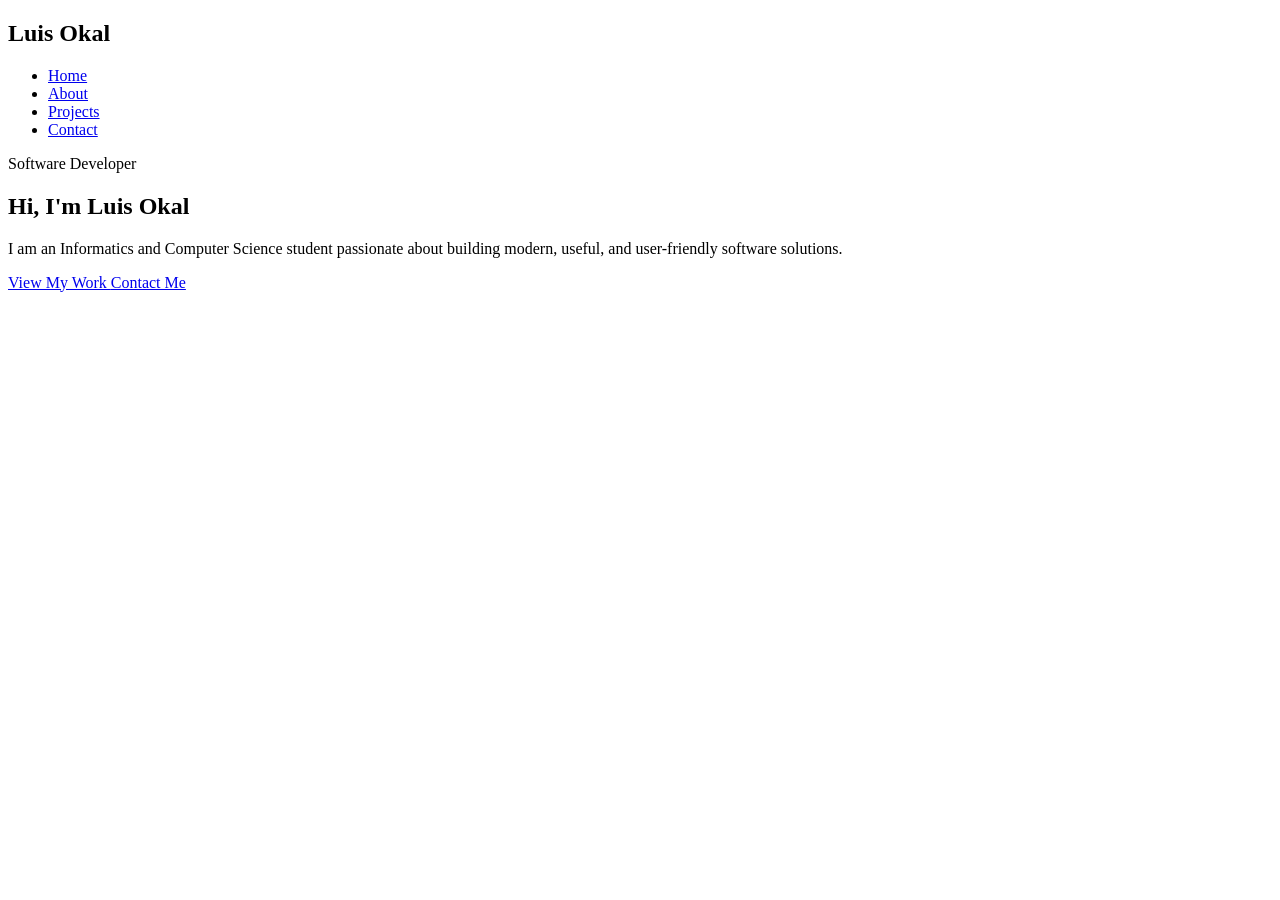
==== index.htm @ 31f6620a "feat: add navigation and hero" ====
<!DOCTYPE html>
<html lang="en">

<head>
    <meta charset="UTF-8">

    <meta name="viewport"
          content="width=device-width, initial-scale=1.0">

    <title>Luis Okal | Developer Portfolio</title>

    <link rel="stylesheet" href="style.css">
</head>

<body>

    <!-- Navigation -->
    <nav>
        <h2>Luis Okal</h2>

        <ul>
            <li><a href="#home">Home</a></li>
            <li><a href="#about">About</a></li>
            <li><a href="#projects">Projects</a></li>
            <li><a href="#contact">Contact</a></li>
        </ul>
    </nav>


    <!-- Hero Section -->
    <main id="home">

        <section class="hero">

            <p class="developer-title">
                Software Developer
            </p>

            <h1>
                Hi, I'm Luis Okal
            </h1>

            <p class="introduction">
                I am an Informatics and Computer Science student
                passionate about building modern, useful, and
                user-friendly software solutions.
            </p>


            <!-- Buttons -->
            <div class="hero-buttons">

                <a href="#projects" class="btn primary-btn">
                    View My Work
                </a>

                <a href="#contact" class="btn secondary-btn">
                    Contact Me
                </a>

            </div>

        </section>

    </main>


    <script src="script.js"></script>

</body>

</html>
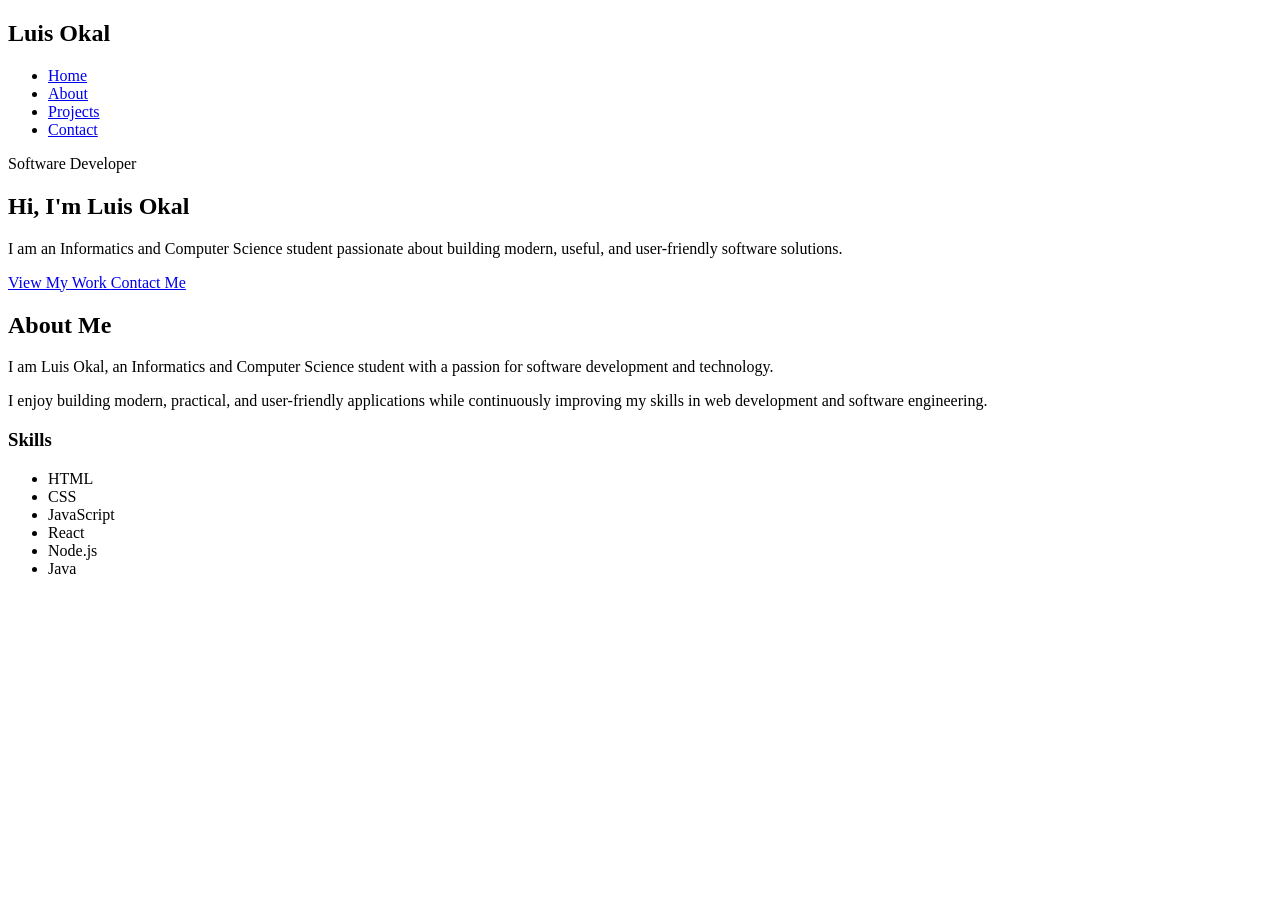
==== commit caeef8d0: "feat: add about section" ====
--- a/index.htm
+++ b/index.htm
@@ -46,8 +46,6 @@
                 user-friendly software solutions.
             </p>
 
-
-            <!-- Buttons -->
             <div class="hero-buttons">
 
                 <a href="#projects" class="btn primary-btn">
@@ -65,6 +63,40 @@
     </main>
 
 
+    <!-- About Section -->
+    <section id="about" class="about">
+
+        <h2>About Me</h2>
+
+        <p>
+            I am Luis Okal, an Informatics and Computer Science student
+            with a passion for software development and technology.
+        </p>
+
+        <p>
+            I enjoy building modern, practical, and user-friendly
+            applications while continuously improving my skills in
+            web development and software engineering.
+        </p>
+
+        <div class="about-skills">
+
+            <h3>Skills</h3>
+
+            <ul>
+                <li>HTML</li>
+                <li>CSS</li>
+                <li>JavaScript</li>
+                <li>React</li>
+                <li>Node.js</li>
+                <li>Java</li>
+            </ul>
+
+        </div>
+
+    </section>
+
+
     <script src="script.js"></script>
 
 </body>
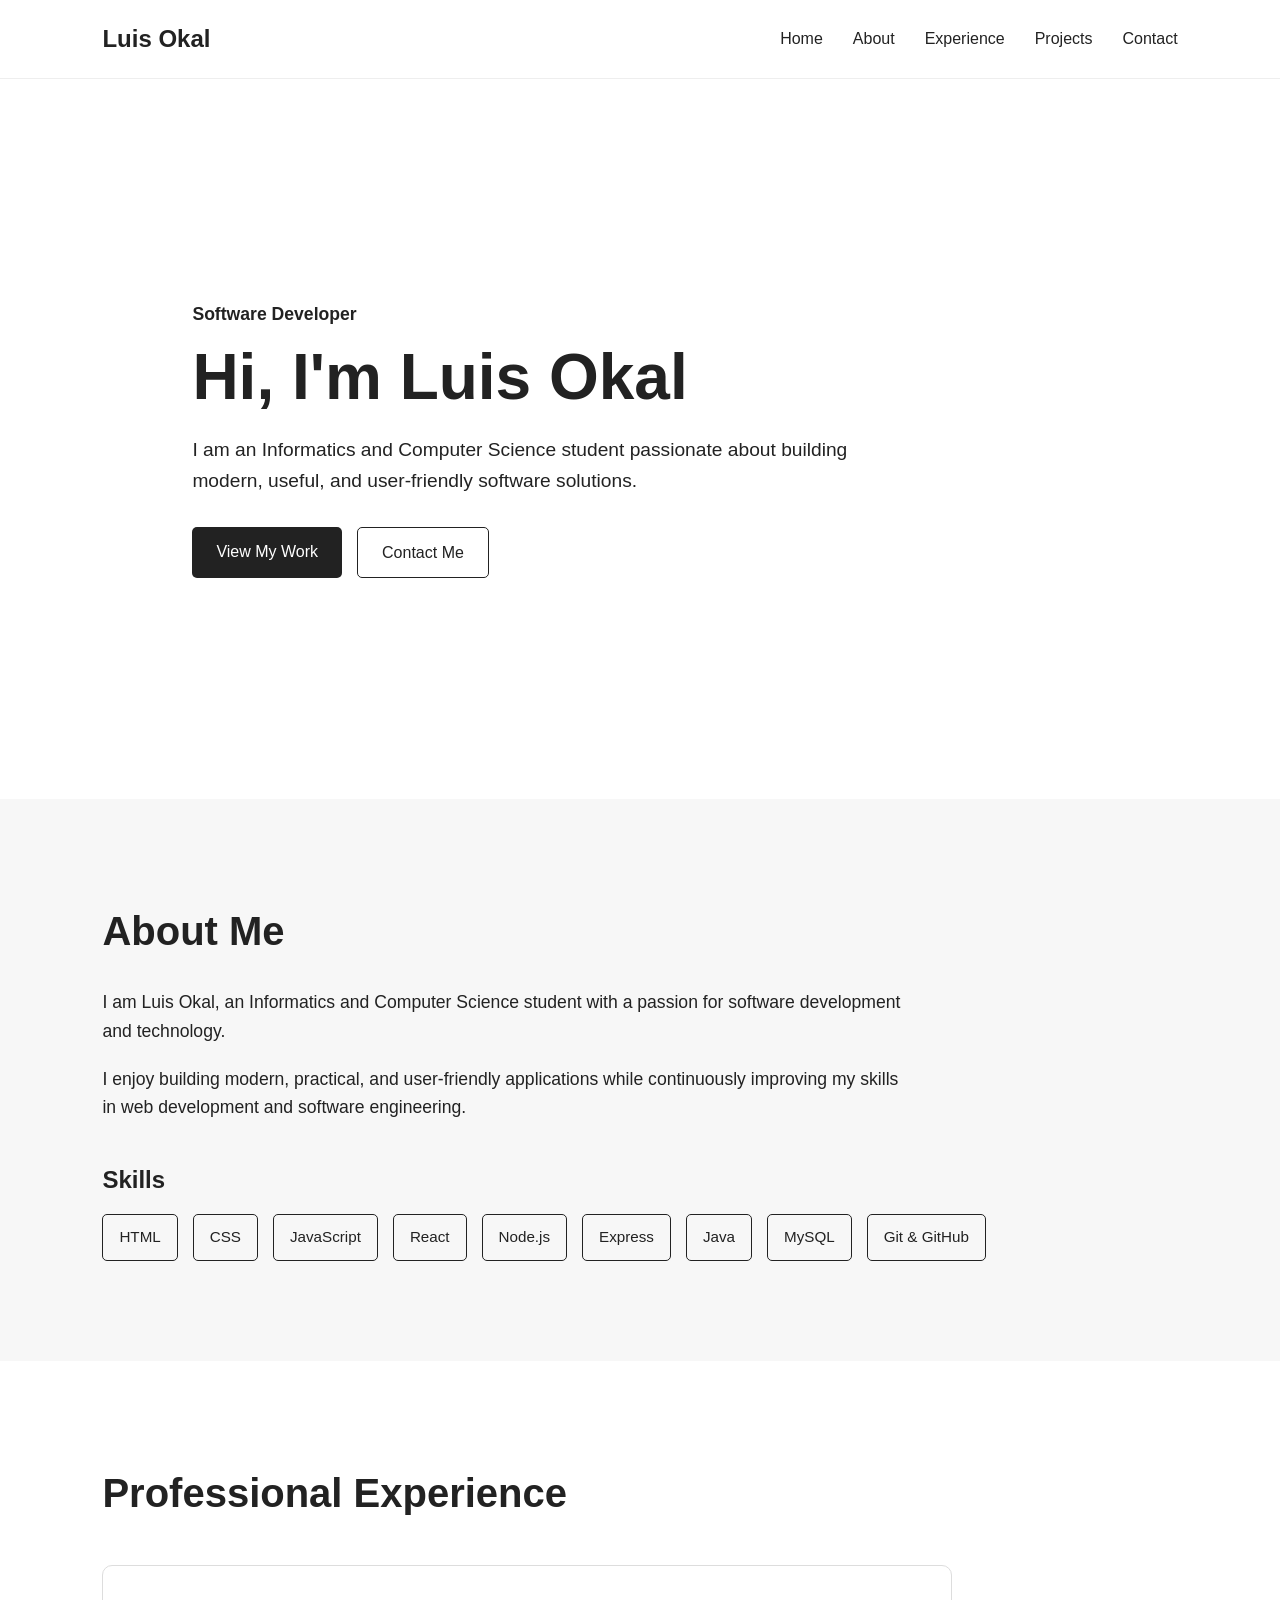
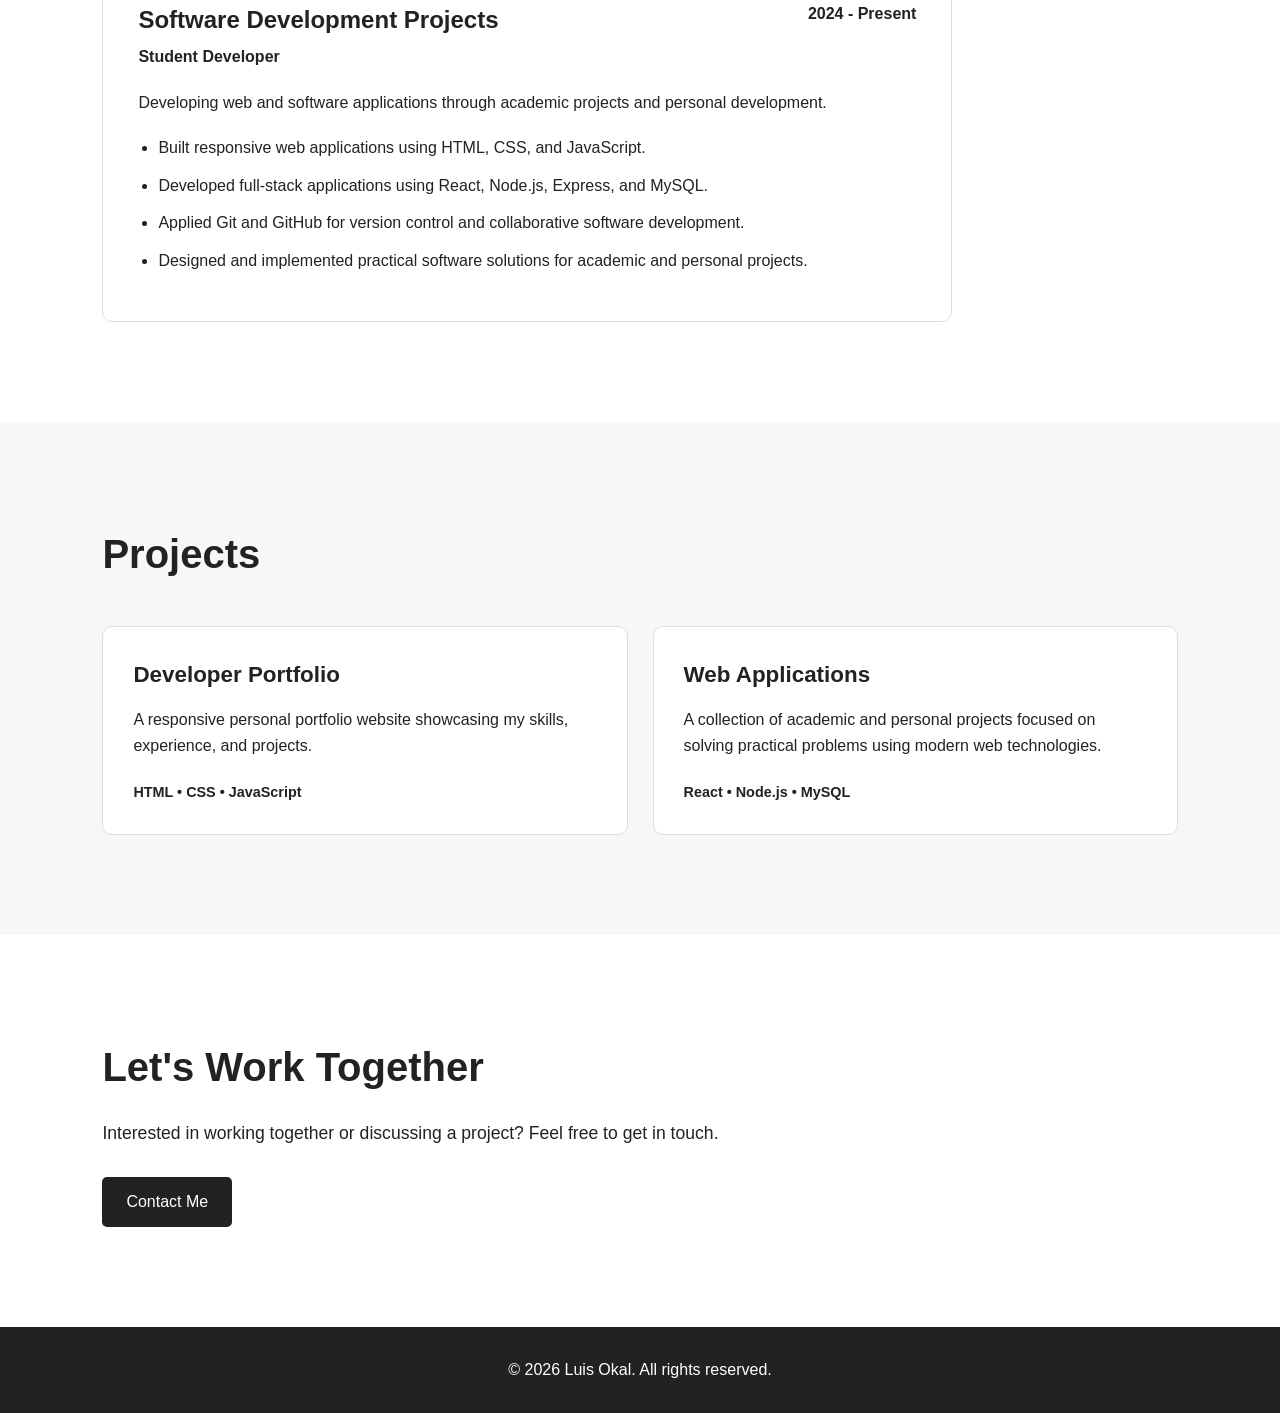
==== commit 9833379d: "feat: add experience section" ====
--- a/index.htm
+++ b/index.htm
@@ -16,11 +16,12 @@
 
     <!-- Navigation -->
     <nav>
-        <h2>Luis Okal</h2>
+        <h2 class="logo">Luis Okal</h2>
 
         <ul>
             <li><a href="#home">Home</a></li>
             <li><a href="#about">About</a></li>
+            <li><a href="#experience">Experience</a></li>
             <li><a href="#projects">Projects</a></li>
             <li><a href="#contact">Contact</a></li>
         </ul>
@@ -66,35 +67,186 @@
     <!-- About Section -->
     <section id="about" class="about">
 
-        <h2>About Me</h2>
+        <div class="section-container">
+
+            <h2>About Me</h2>
+
+            <p>
+                I am Luis Okal, an Informatics and Computer Science
+                student with a passion for software development and
+                technology.
+            </p>
+
+            <p>
+                I enjoy building modern, practical, and user-friendly
+                applications while continuously improving my skills in
+                web development and software engineering.
+            </p>
+
+
+            <!-- Skills -->
+            <div class="about-skills">
+
+                <h3>Skills</h3>
+
+                <ul>
+                    <li>HTML</li>
+                    <li>CSS</li>
+                    <li>JavaScript</li>
+                    <li>React</li>
+                    <li>Node.js</li>
+                    <li>Express</li>
+                    <li>Java</li>
+                    <li>MySQL</li>
+                    <li>Git & GitHub</li>
+                </ul>
+
+            </div>
+
+        </div>
+
+    </section>
+
+
+    <!-- Professional Experience Section -->
+    <section id="experience" class="experience">
+
+        <div class="section-container">
+
+            <h2>Professional Experience</h2>
+
+            <div class="experience-item">
+
+                <div class="experience-header">
+
+                    <div>
+                        <h3>Software Development Projects</h3>
+
+                        <p class="experience-role">
+                            Student Developer
+                        </p>
+                    </div>
+
+                    <span class="experience-date">
+                        2024 - Present
+                    </span>
+
+                </div>
+
+
+                <p>
+                    Developing web and software applications through
+                    academic projects and personal development.
+                </p>
+
+
+                <ul>
+                    <li>
+                        Built responsive web applications using HTML,
+                        CSS, and JavaScript.
+                    </li>
+
+                    <li>
+                        Developed full-stack applications using React,
+                        Node.js, Express, and MySQL.
+                    </li>
+
+                    <li>
+                        Applied Git and GitHub for version control and
+                        collaborative software development.
+                    </li>
+
+                    <li>
+                        Designed and implemented practical software
+                        solutions for academic and personal projects.
+                    </li>
+                </ul>
+
+            </div>
+
+        </div>
+
+    </section>
+
+
+    <!-- Projects Section -->
+    <section id="projects" class="projects">
+
+        <div class="section-container">
+
+            <h2>Projects</h2>
+
+            <div class="project-grid">
+
+                <article class="project-card">
+
+                    <h3>Developer Portfolio</h3>
+
+                    <p>
+                        A responsive personal portfolio website
+                        showcasing my skills, experience, and projects.
+                    </p>
+
+                    <span>
+                        HTML • CSS • JavaScript
+                    </span>
+
+                </article>
+
+
+                <article class="project-card">
+
+                    <h3>Web Applications</h3>
+
+                    <p>
+                        A collection of academic and personal projects
+                        focused on solving practical problems using
+                        modern web technologies.
+                    </p>
+
+                    <span>
+                        React • Node.js • MySQL
+                    </span>
+
+                </article>
+
+            </div>
+
+        </div>
+
+    </section>
+
+
+    <!-- Contact Section -->
+    <section id="contact" class="contact">
+
+        <div class="section-container">
+
+            <h2>Let's Work Together</h2>
+
+            <p>
+                Interested in working together or discussing a project?
+                Feel free to get in touch.
+            </p>
+
+            <a href="mailto:your-email@example.com"
+               class="btn primary-btn">
+                Contact Me
+            </a>
+
+        </div>
+
+    </section>
+
+
+    <!-- Footer -->
+    <footer>
 
         <p>
-            I am Luis Okal, an Informatics and Computer Science student
-            with a passion for software development and technology.
+            © 2026 Luis Okal. All rights reserved.
         </p>
 
-        <p>
-            I enjoy building modern, practical, and user-friendly
-            applications while continuously improving my skills in
-            web development and software engineering.
-        </p>
-
-        <div class="about-skills">
-
-            <h3>Skills</h3>
-
-            <ul>
-                <li>HTML</li>
-                <li>CSS</li>
-                <li>JavaScript</li>
-                <li>React</li>
-                <li>Node.js</li>
-                <li>Java</li>
-            </ul>
-
-        </div>
-
-    </section>
+    </footer>
 
 
     <script src="script.js"></script>
--- a/style.css
+++ b/style.css
@@ -0,0 +1,509 @@
+/* =========================
+   General Styles
+========================= */
+
+* {
+    margin: 0;
+    padding: 0;
+    box-sizing: border-box;
+}
+
+html {
+    scroll-behavior: smooth;
+}
+
+body {
+    font-family: Arial, Helvetica, sans-serif;
+    line-height: 1.6;
+    color: #222;
+    background-color: #ffffff;
+}
+
+.section-container {
+    max-width: 1100px;
+    margin: 0 auto;
+}
+
+
+/* =========================
+   Navigation
+========================= */
+
+nav {
+    display: flex;
+    justify-content: space-between;
+    align-items: center;
+
+    padding: 20px 8%;
+    border-bottom: 1px solid #eeeeee;
+}
+
+.logo {
+    font-size: 1.5rem;
+}
+
+nav ul {
+    display: flex;
+    align-items: center;
+    list-style: none;
+    gap: 30px;
+}
+
+nav a {
+    color: #222;
+    text-decoration: none;
+    font-size: 1rem;
+    transition: 0.3s;
+}
+
+nav a:hover {
+    opacity: 0.6;
+}
+
+
+/* =========================
+   Hero Section
+========================= */
+
+.hero {
+    min-height: 80vh;
+
+    display: flex;
+    flex-direction: column;
+    justify-content: center;
+
+    max-width: 1100px;
+    margin: 0 auto;
+
+    padding: 80px 8%;
+}
+
+.developer-title {
+    font-size: 1.1rem;
+    font-weight: bold;
+    margin-bottom: 10px;
+}
+
+.hero h1 {
+    font-size: 4rem;
+    line-height: 1.2;
+    margin-bottom: 20px;
+}
+
+.introduction {
+    max-width: 700px;
+    font-size: 1.2rem;
+}
+
+
+/* =========================
+   Buttons
+========================= */
+
+.hero-buttons {
+    display: flex;
+    gap: 15px;
+    margin-top: 30px;
+}
+
+.btn {
+    display: inline-block;
+
+    padding: 12px 24px;
+
+    text-decoration: none;
+    border-radius: 5px;
+
+    font-size: 1rem;
+
+    transition: 0.3s;
+}
+
+.primary-btn {
+    background-color: #222;
+    color: white;
+}
+
+.primary-btn:hover {
+    background-color: #444;
+}
+
+.secondary-btn {
+    border: 1px solid #222;
+    color: #222;
+}
+
+.secondary-btn:hover {
+    background-color: #222;
+    color: white;
+}
+
+
+/* =========================
+   About Section
+========================= */
+
+.about {
+    padding: 100px 8%;
+    background-color: #f7f7f7;
+}
+
+.about h2 {
+    font-size: 2.5rem;
+    margin-bottom: 25px;
+}
+
+.about p {
+    max-width: 800px;
+    font-size: 1.1rem;
+    margin-bottom: 20px;
+}
+
+
+/* =========================
+   Skills
+========================= */
+
+.about-skills {
+    margin-top: 40px;
+}
+
+.about-skills h3 {
+    font-size: 1.5rem;
+    margin-bottom: 15px;
+}
+
+.about-skills ul {
+    display: flex;
+    flex-wrap: wrap;
+
+    list-style: none;
+    gap: 15px;
+}
+
+.about-skills li {
+    padding: 10px 16px;
+
+    border: 1px solid #222;
+    border-radius: 5px;
+
+    font-size: 0.95rem;
+}
+
+
+/* =========================
+   Professional Experience
+========================= */
+
+.experience {
+    padding: 100px 8%;
+}
+
+.experience h2 {
+    font-size: 2.5rem;
+    margin-bottom: 40px;
+}
+
+.experience-item {
+    max-width: 850px;
+
+    padding: 35px;
+
+    border: 1px solid #dddddd;
+    border-radius: 10px;
+}
+
+.experience-header {
+    display: flex;
+    justify-content: space-between;
+
+    gap: 30px;
+
+    margin-bottom: 20px;
+}
+
+.experience-header h3 {
+    font-size: 1.5rem;
+}
+
+.experience-role {
+    font-weight: bold;
+    margin-top: 5px;
+}
+
+.experience-date {
+    white-space: nowrap;
+    font-weight: bold;
+}
+
+.experience-item ul {
+    margin-top: 20px;
+    padding-left: 20px;
+}
+
+.experience-item li {
+    margin-bottom: 12px;
+}
+
+
+/* =========================
+   Projects
+========================= */
+
+.projects {
+    padding: 100px 8%;
+    background-color: #f7f7f7;
+}
+
+.projects h2 {
+    font-size: 2.5rem;
+    margin-bottom: 40px;
+}
+
+.project-grid {
+    display: grid;
+
+    grid-template-columns: repeat(2, 1fr);
+
+    gap: 25px;
+}
+
+.project-card {
+    padding: 30px;
+
+    background-color: white;
+
+    border: 1px solid #dddddd;
+    border-radius: 10px;
+}
+
+.project-card h3 {
+    font-size: 1.4rem;
+    margin-bottom: 15px;
+}
+
+.project-card p {
+    margin-bottom: 20px;
+}
+
+.project-card span {
+    font-size: 0.9rem;
+    font-weight: bold;
+}
+
+
+/* =========================
+   Contact
+========================= */
+
+.contact {
+    padding: 100px 8%;
+}
+
+.contact h2 {
+    font-size: 2.5rem;
+    margin-bottom: 20px;
+}
+
+.contact p {
+    max-width: 650px;
+
+    font-size: 1.1rem;
+    margin-bottom: 30px;
+}
+
+
+/* =========================
+   Footer
+========================= */
+
+footer {
+    padding: 30px 8%;
+
+    text-align: center;
+
+    background-color: #222;
+    color: white;
+}
+
+
+/* =========================
+   Tablet and Mobile
+========================= */
+
+@media (max-width: 768px) {
+
+    /* Navigation */
+
+    nav {
+        flex-direction: column;
+        gap: 15px;
+
+        text-align: center;
+    }
+
+    nav ul {
+        flex-wrap: wrap;
+        justify-content: center;
+
+        gap: 15px;
+    }
+
+
+    /* Hero */
+
+    .hero {
+        min-height: 70vh;
+        padding: 70px 8%;
+    }
+
+    .hero h1 {
+        font-size: 2.8rem;
+    }
+
+    .introduction {
+        font-size: 1.1rem;
+    }
+
+
+    /* Buttons */
+
+    .hero-buttons {
+        flex-direction: column;
+        width: 100%;
+    }
+
+    .btn {
+        width: 100%;
+        text-align: center;
+    }
+
+
+    /* Sections */
+
+    .about,
+    .experience,
+    .projects,
+    .contact {
+        padding: 70px 8%;
+    }
+
+    .about h2,
+    .experience h2,
+    .projects h2,
+    .contact h2 {
+        font-size: 2rem;
+    }
+
+
+    /* Experience */
+
+    .experience-header {
+        flex-direction: column;
+        gap: 8px;
+    }
+
+
+    /* Projects */
+
+    .project-grid {
+        grid-template-columns: 1fr;
+    }
+
+}
+
+
+/* =========================
+   Small Mobile Screens
+========================= */
+
+@media (max-width: 480px) {
+
+    nav {
+        padding: 15px 6%;
+    }
+
+    .logo {
+        font-size: 1.3rem;
+    }
+
+    nav ul {
+        gap: 10px;
+    }
+
+    nav a {
+        font-size: 0.9rem;
+    }
+
+
+    /* Hero */
+
+    .hero {
+        min-height: 65vh;
+        padding: 60px 6%;
+    }
+
+    .hero h1 {
+        font-size: 2.2rem;
+    }
+
+    .developer-title {
+        font-size: 1rem;
+    }
+
+    .introduction {
+        font-size: 1rem;
+    }
+
+
+    /* Sections */
+
+    .about,
+    .experience,
+    .projects,
+    .contact {
+        padding: 60px 6%;
+    }
+
+    .about h2,
+    .experience h2,
+    .projects h2,
+    .contact h2 {
+        font-size: 1.8rem;
+    }
+
+
+    /* Skills */
+
+    .about-skills li {
+        padding: 8px 12px;
+        font-size: 0.9rem;
+    }
+
+
+    /* Experience */
+
+    .experience-item {
+        padding: 20px;
+    }
+
+    .experience-header h3 {
+        font-size: 1.3rem;
+    }
+
+
+    /* Projects */
+
+    .project-card {
+        padding: 20px;
+    }
+
+
+    /* Footer */
+
+    footer {
+        padding: 25px 6%;
+        font-size: 0.9rem;
+    }
+
+}
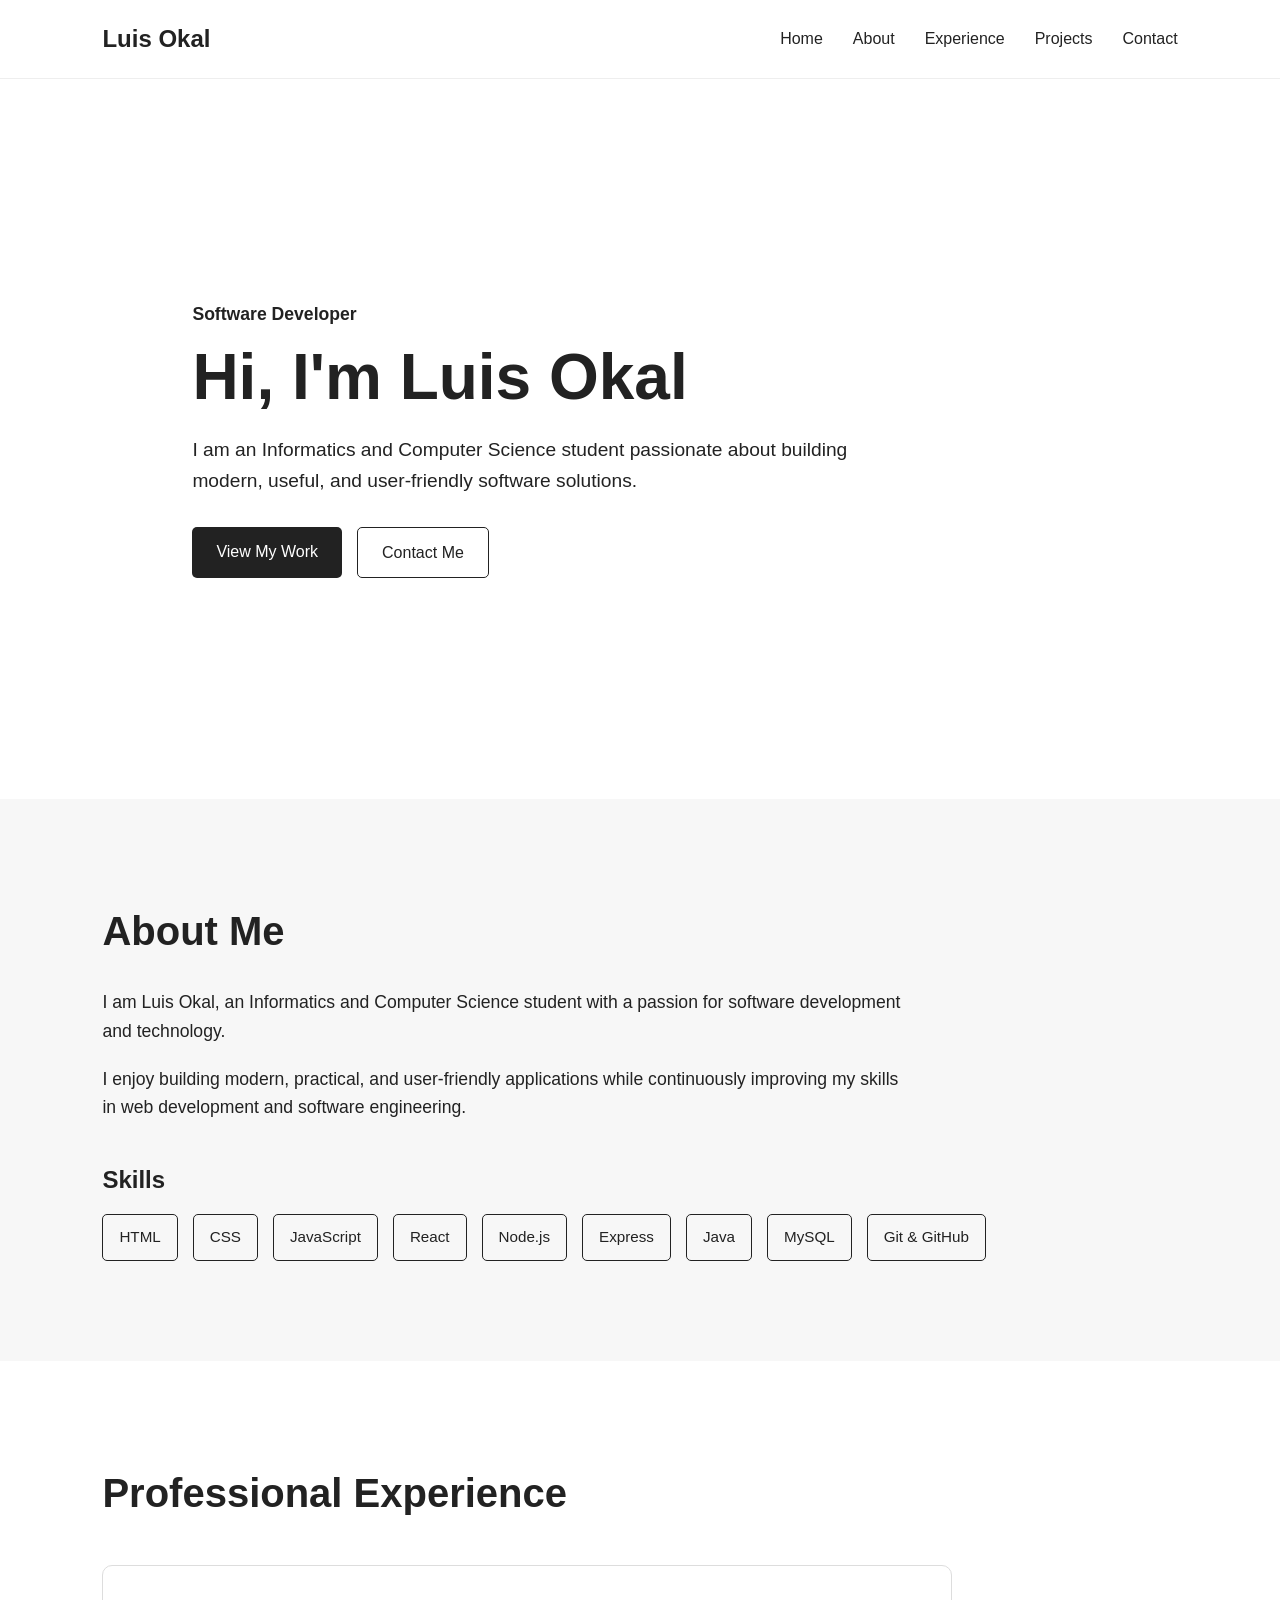
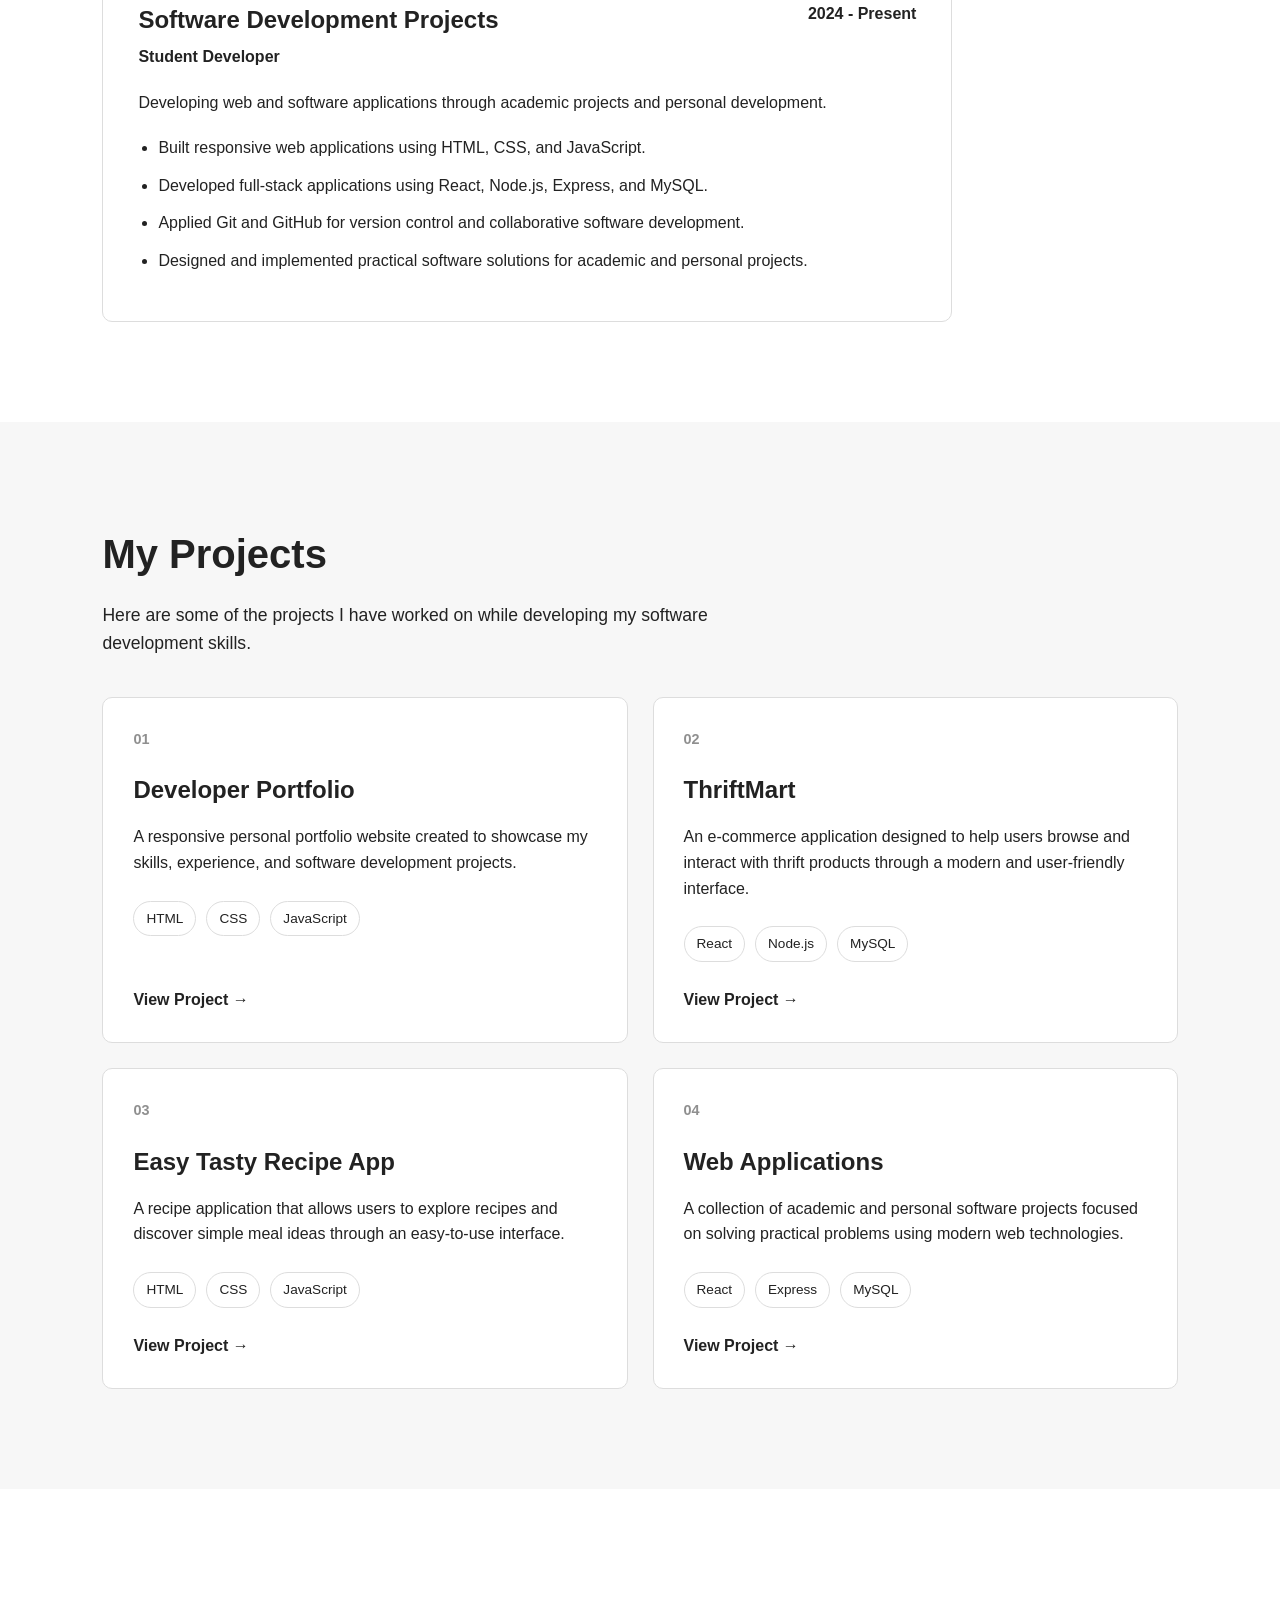
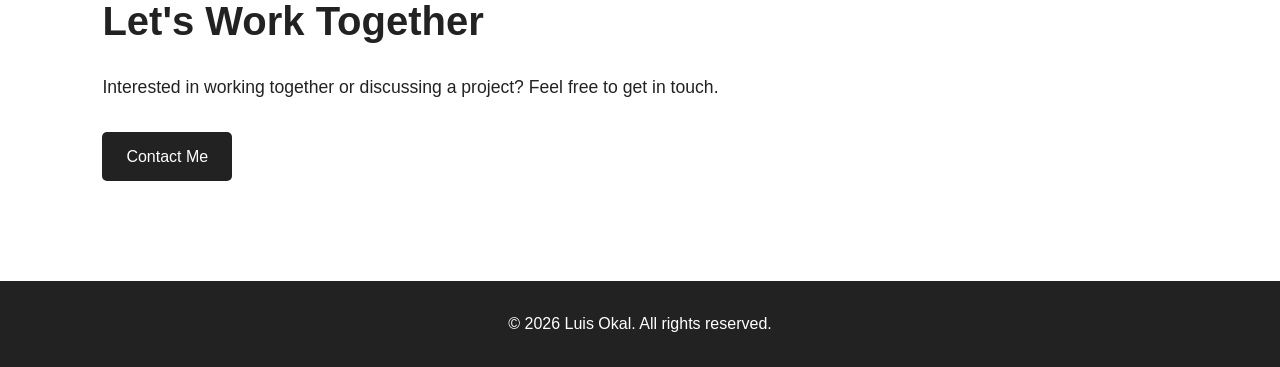
==== commit 63aa5afc: "feat: add projects showcase" ====
--- a/index.htm
+++ b/index.htm
@@ -120,11 +120,13 @@
                 <div class="experience-header">
 
                     <div>
+
                         <h3>Software Development Projects</h3>
 
                         <p class="experience-role">
                             Student Developer
                         </p>
+
                     </div>
 
                     <span class="experience-date">
@@ -141,6 +143,7 @@
 
 
                 <ul>
+
                     <li>
                         Built responsive web applications using HTML,
                         CSS, and JavaScript.
@@ -160,6 +163,7 @@
                         Designed and implemented practical software
                         solutions for academic and personal projects.
                     </li>
+
                 </ul>
 
             </div>
@@ -174,41 +178,137 @@
 
         <div class="section-container">
 
-            <h2>Projects</h2>
-
+            <h2>My Projects</h2>
+
+            <p class="section-introduction">
+                Here are some of the projects I have worked on while
+                developing my software development skills.
+            </p>
+
+
+            <!-- Project Cards -->
             <div class="project-grid">
 
+
+                <!-- Project 1 -->
                 <article class="project-card">
 
+                    <div class="project-number">
+                        01
+                    </div>
+
                     <h3>Developer Portfolio</h3>
 
                     <p>
-                        A responsive personal portfolio website
-                        showcasing my skills, experience, and projects.
+                        A responsive personal portfolio website created
+                        to showcase my skills, experience, and software
+                        development projects.
                     </p>
 
-                    <span>
-                        HTML • CSS • JavaScript
-                    </span>
+                    <div class="project-technologies">
+
+                        <span>HTML</span>
+                        <span>CSS</span>
+                        <span>JavaScript</span>
+
+                    </div>
+
+                    <a href="#" class="project-link">
+                        View Project →
+                    </a>
 
                 </article>
 
 
+                <!-- Project 2 -->
                 <article class="project-card">
 
+                    <div class="project-number">
+                        02
+                    </div>
+
+                    <h3>ThriftMart</h3>
+
+                    <p>
+                        An e-commerce application designed to help users
+                        browse and interact with thrift products through
+                        a modern and user-friendly interface.
+                    </p>
+
+                    <div class="project-technologies">
+
+                        <span>React</span>
+                        <span>Node.js</span>
+                        <span>MySQL</span>
+
+                    </div>
+
+                    <a href="#" class="project-link">
+                        View Project →
+                    </a>
+
+                </article>
+
+
+                <!-- Project 3 -->
+                <article class="project-card">
+
+                    <div class="project-number">
+                        03
+                    </div>
+
+                    <h3>Easy Tasty Recipe App</h3>
+
+                    <p>
+                        A recipe application that allows users to explore
+                        recipes and discover simple meal ideas through
+                        an easy-to-use interface.
+                    </p>
+
+                    <div class="project-technologies">
+
+                        <span>HTML</span>
+                        <span>CSS</span>
+                        <span>JavaScript</span>
+
+                    </div>
+
+                    <a href="#" class="project-link">
+                        View Project →
+                    </a>
+
+                </article>
+
+
+                <!-- Project 4 -->
+                <article class="project-card">
+
+                    <div class="project-number">
+                        04
+                    </div>
+
                     <h3>Web Applications</h3>
 
                     <p>
-                        A collection of academic and personal projects
-                        focused on solving practical problems using
-                        modern web technologies.
+                        A collection of academic and personal software
+                        projects focused on solving practical problems
+                        using modern web technologies.
                     </p>
 
-                    <span>
-                        React • Node.js • MySQL
-                    </span>
+                    <div class="project-technologies">
+
+                        <span>React</span>
+                        <span>Express</span>
+                        <span>MySQL</span>
+
+                    </div>
+
+                    <a href="#" class="project-link">
+                        View Project →
+                    </a>
 
                 </article>
+
 
             </div>
 
--- a/style.css
+++ b/style.css
@@ -108,14 +108,12 @@
 
 .btn {
     display: inline-block;
-
     padding: 12px 24px;
 
     text-decoration: none;
     border-radius: 5px;
 
     font-size: 1rem;
-
     transition: 0.3s;
 }
 
@@ -176,17 +174,14 @@
 .about-skills ul {
     display: flex;
     flex-wrap: wrap;
-
     list-style: none;
     gap: 15px;
 }
 
 .about-skills li {
     padding: 10px 16px;
-
     border: 1px solid #222;
     border-radius: 5px;
-
     font-size: 0.95rem;
 }
 
@@ -206,7 +201,6 @@
 
 .experience-item {
     max-width: 850px;
-
     padding: 35px;
 
     border: 1px solid #dddddd;
@@ -216,9 +210,7 @@
 .experience-header {
     display: flex;
     justify-content: space-between;
-
     gap: 30px;
-
     margin-bottom: 20px;
 }
 
@@ -247,7 +239,7 @@
 
 
 /* =========================
-   Projects
+   Projects Section
 ========================= */
 
 .projects {
@@ -257,8 +249,19 @@
 
 .projects h2 {
     font-size: 2.5rem;
+    margin-bottom: 15px;
+}
+
+.section-introduction {
+    max-width: 700px;
+    font-size: 1.1rem;
     margin-bottom: 40px;
 }
+
+
+/* =========================
+   Project Grid
+========================= */
 
 .project-grid {
     display: grid;
@@ -268,32 +271,93 @@
     gap: 25px;
 }
 
+
+/* =========================
+   Project Cards
+========================= */
+
 .project-card {
+    display: flex;
+    flex-direction: column;
+
     padding: 30px;
 
     background-color: white;
 
     border: 1px solid #dddddd;
     border-radius: 10px;
-}
-
-.project-card h3 {
-    font-size: 1.4rem;
-    margin-bottom: 15px;
-}
-
-.project-card p {
-    margin-bottom: 20px;
-}
-
-.project-card span {
+
+    transition: transform 0.3s,
+                box-shadow 0.3s;
+}
+
+.project-card:hover {
+    transform: translateY(-5px);
+    box-shadow: 0 10px 25px rgba(0, 0, 0, 0.08);
+}
+
+.project-number {
     font-size: 0.9rem;
     font-weight: bold;
-}
-
-
-/* =========================
-   Contact
+
+    margin-bottom: 20px;
+
+    opacity: 0.5;
+}
+
+.project-card h3 {
+    font-size: 1.5rem;
+    margin-bottom: 15px;
+}
+
+.project-card p {
+    margin-bottom: 25px;
+}
+
+
+/* =========================
+   Project Technologies
+========================= */
+
+.project-technologies {
+    display: flex;
+    flex-wrap: wrap;
+
+    gap: 10px;
+
+    margin-bottom: 25px;
+}
+
+.project-technologies span {
+    padding: 6px 12px;
+
+    border: 1px solid #dddddd;
+    border-radius: 20px;
+
+    font-size: 0.85rem;
+}
+
+
+/* =========================
+   Project Links
+========================= */
+
+.project-link {
+    margin-top: auto;
+
+    color: #222;
+    font-weight: bold;
+
+    text-decoration: none;
+}
+
+.project-link:hover {
+    text-decoration: underline;
+}
+
+
+/* =========================
+   Contact Section
 ========================= */
 
 .contact {
@@ -338,14 +402,12 @@
     nav {
         flex-direction: column;
         gap: 15px;
-
         text-align: center;
     }
 
     nav ul {
         flex-wrap: wrap;
         justify-content: center;
-
         gap: 15px;
     }
 
@@ -495,7 +557,11 @@
     /* Projects */
 
     .project-card {
-        padding: 20px;
+        padding: 22px;
+    }
+
+    .project-card h3 {
+        font-size: 1.3rem;
     }
 
 
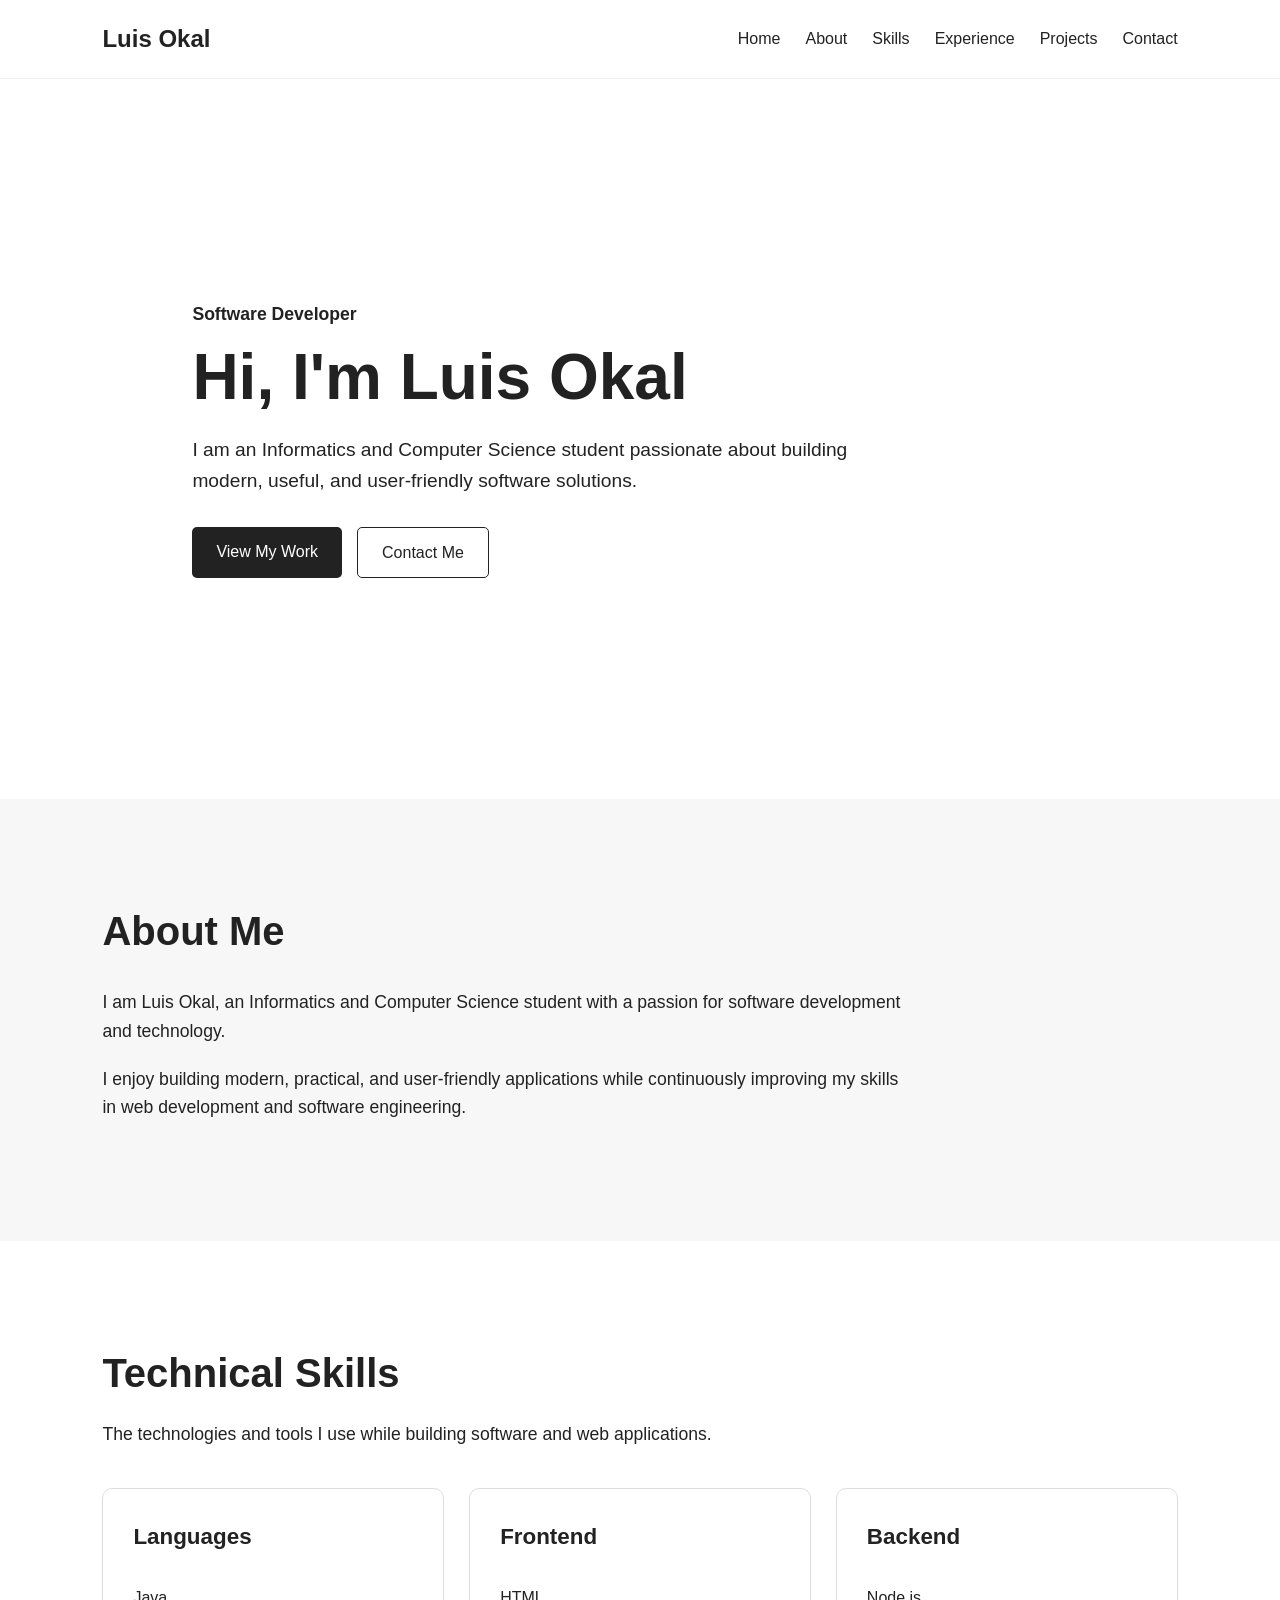
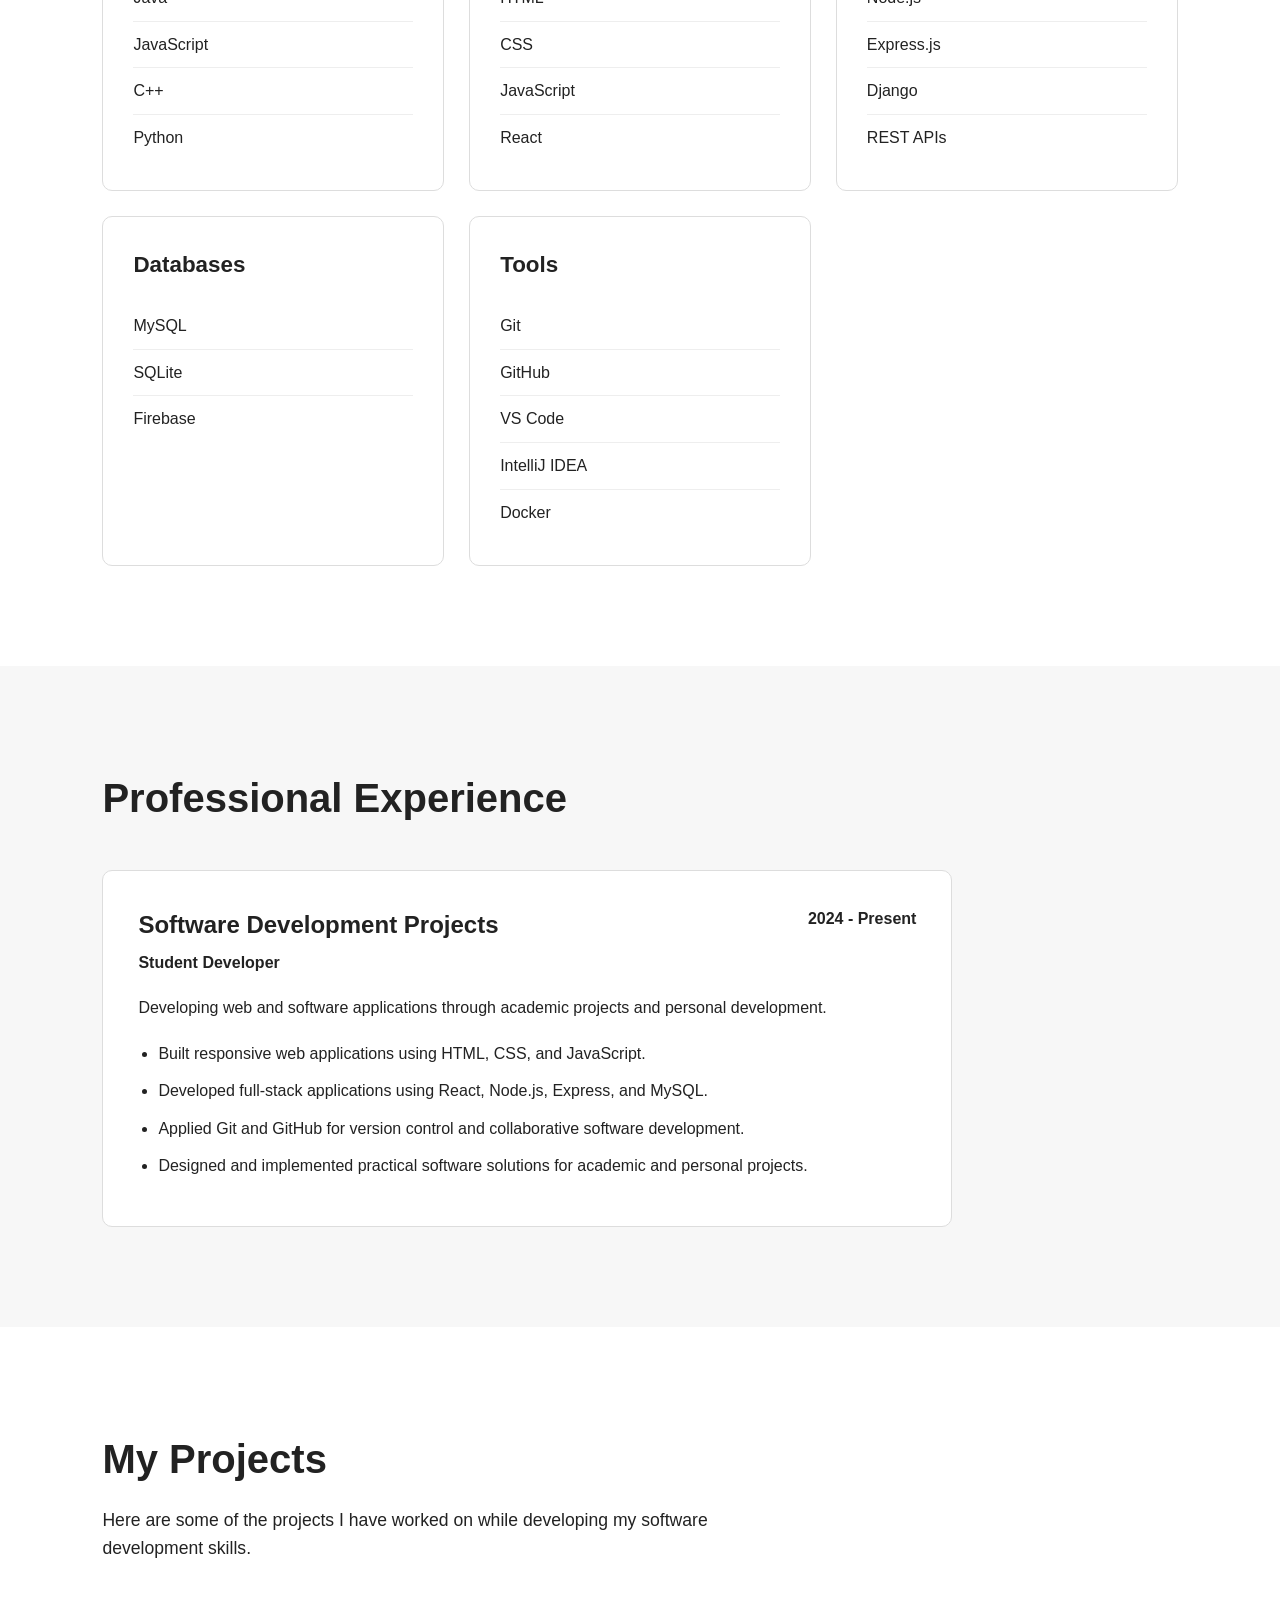
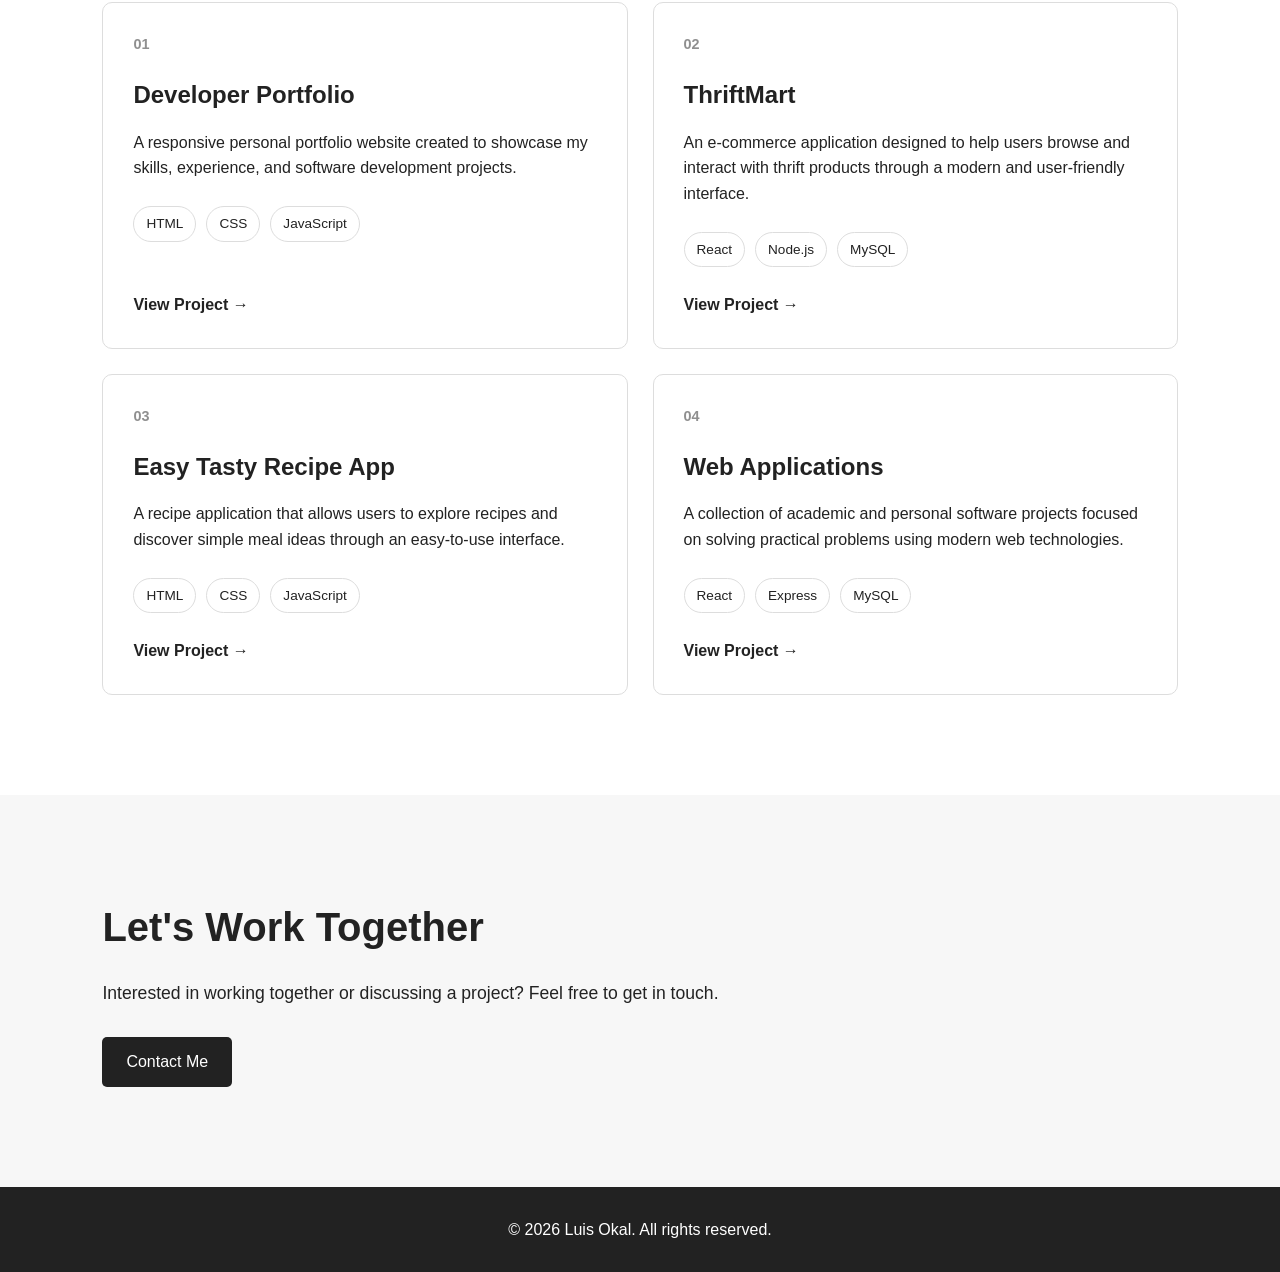
==== commit c39fabbd: "feat: add technical skills" ====
--- a/index.htm
+++ b/index.htm
@@ -21,6 +21,7 @@
         <ul>
             <li><a href="#home">Home</a></li>
             <li><a href="#about">About</a></li>
+            <li><a href="#skills">Skills</a></li>
             <li><a href="#experience">Experience</a></li>
             <li><a href="#projects">Projects</a></li>
             <li><a href="#contact">Contact</a></li>
@@ -83,23 +84,101 @@
                 web development and software engineering.
             </p>
 
-
-            <!-- Skills -->
-            <div class="about-skills">
-
-                <h3>Skills</h3>
-
-                <ul>
-                    <li>HTML</li>
-                    <li>CSS</li>
-                    <li>JavaScript</li>
-                    <li>React</li>
-                    <li>Node.js</li>
-                    <li>Express</li>
-                    <li>Java</li>
-                    <li>MySQL</li>
-                    <li>Git & GitHub</li>
-                </ul>
+        </div>
+
+    </section>
+
+
+    <!-- Technical Skills Section -->
+    <section id="skills" class="skills">
+
+        <div class="section-container">
+
+            <h2>Technical Skills</h2>
+
+            <p class="section-introduction">
+                The technologies and tools I use while building
+                software and web applications.
+            </p>
+
+
+            <div class="skills-grid">
+
+
+                <!-- Languages -->
+                <div class="skill-category">
+
+                    <h3>Languages</h3>
+
+                    <ul>
+                        <li>Java</li>
+                        <li>JavaScript</li>
+                        <li>C++</li>
+                        <li>Python</li>
+                    </ul>
+
+                </div>
+
+
+                <!-- Frontend -->
+                <div class="skill-category">
+
+                    <h3>Frontend</h3>
+
+                    <ul>
+                        <li>HTML</li>
+                        <li>CSS</li>
+                        <li>JavaScript</li>
+                        <li>React</li>
+                    </ul>
+
+                </div>
+
+
+                <!-- Backend -->
+                <div class="skill-category">
+
+                    <h3>Backend</h3>
+
+                    <ul>
+                        <li>Node.js</li>
+                        <li>Express.js</li>
+                        <li>Django</li>
+                        <li>REST APIs</li>
+                    </ul>
+
+                </div>
+
+
+                <!-- Databases -->
+                <div class="skill-category">
+
+                    <h3>Databases</h3>
+
+                    <ul>
+                        <li>MySQL</li>
+                        <li>SQLite</li>
+                        <li>Firebase</li>
+                    </ul>
+
+                </div>
+
+
+                <!-- Tools -->
+                <div class="skill-category">
+
+                    <h3>Tools</h3>
+
+                    <ul>
+                        <li>Git</li>
+                        <li>GitHub</li>
+                        <li>VS Code</li>
+                        <li>IntelliJ IDEA</li>
+                        <li>Docker</li>
+                    </ul>
+
+                </div>
+
 
             </div>
 
@@ -134,14 +213,12 @@
                     </span>
 
                 </div>
-
 
                 <p>
                     Developing web and software applications through
                     academic projects and personal development.
                 </p>
 
-
                 <ul>
 
                     <li>
@@ -186,7 +263,6 @@
             </p>
 
 
-            <!-- Project Cards -->
             <div class="project-grid">
 
 
@@ -206,11 +282,9 @@
                     </p>
 
                     <div class="project-technologies">
-
                         <span>HTML</span>
                         <span>CSS</span>
                         <span>JavaScript</span>
-
                     </div>
 
                     <a href="#" class="project-link">
@@ -236,11 +310,9 @@
                     </p>
 
                     <div class="project-technologies">
-
                         <span>React</span>
                         <span>Node.js</span>
                         <span>MySQL</span>
-
                     </div>
 
                     <a href="#" class="project-link">
@@ -266,11 +338,9 @@
                     </p>
 
                     <div class="project-technologies">
-
                         <span>HTML</span>
                         <span>CSS</span>
                         <span>JavaScript</span>
-
                     </div>
 
                     <a href="#" class="project-link">
@@ -296,11 +366,9 @@
                     </p>
 
                     <div class="project-technologies">
-
                         <span>React</span>
                         <span>Express</span>
                         <span>MySQL</span>
-
                     </div>
 
                     <a href="#" class="project-link">
@@ -308,7 +376,6 @@
                     </a>
 
                 </article>
-
 
             </div>
 
--- a/style.css
+++ b/style.css
@@ -24,6 +24,12 @@
     margin: 0 auto;
 }
 
+.section-introduction {
+    max-width: 700px;
+    font-size: 1.1rem;
+    margin-bottom: 40px;
+}
+
 
 /* =========================
    Navigation
@@ -46,7 +52,7 @@
     display: flex;
     align-items: center;
     list-style: none;
-    gap: 30px;
+    gap: 25px;
 }
 
 nav a {
@@ -159,30 +165,57 @@
 
 
 /* =========================
-   Skills
-========================= */
-
-.about-skills {
-    margin-top: 40px;
-}
-
-.about-skills h3 {
-    font-size: 1.5rem;
+   Technical Skills
+========================= */
+
+.skills {
+    padding: 100px 8%;
+}
+
+.skills h2 {
+    font-size: 2.5rem;
     margin-bottom: 15px;
 }
 
-.about-skills ul {
-    display: flex;
-    flex-wrap: wrap;
+.skills-grid {
+    display: grid;
+    grid-template-columns: repeat(3, 1fr);
+    gap: 25px;
+}
+
+.skill-category {
+    padding: 30px;
+
+    border: 1px solid #dddddd;
+    border-radius: 10px;
+
+    background-color: white;
+
+    transition: transform 0.3s,
+                box-shadow 0.3s;
+}
+
+.skill-category:hover {
+    transform: translateY(-5px);
+    box-shadow: 0 10px 25px rgba(0, 0, 0, 0.08);
+}
+
+.skill-category h3 {
+    font-size: 1.4rem;
+    margin-bottom: 20px;
+}
+
+.skill-category ul {
     list-style: none;
-    gap: 15px;
-}
-
-.about-skills li {
-    padding: 10px 16px;
-    border: 1px solid #222;
-    border-radius: 5px;
-    font-size: 0.95rem;
+}
+
+.skill-category li {
+    padding: 10px 0;
+    border-bottom: 1px solid #eeeeee;
+}
+
+.skill-category li:last-child {
+    border-bottom: none;
 }
 
 
@@ -192,6 +225,7 @@
 
 .experience {
     padding: 100px 8%;
+    background-color: #f7f7f7;
 }
 
 .experience h2 {
@@ -203,6 +237,7 @@
     max-width: 850px;
     padding: 35px;
 
+    background-color: white;
     border: 1px solid #dddddd;
     border-radius: 10px;
 }
@@ -211,6 +246,7 @@
     display: flex;
     justify-content: space-between;
     gap: 30px;
+
     margin-bottom: 20px;
 }
 
@@ -244,7 +280,6 @@
 
 .projects {
     padding: 100px 8%;
-    background-color: #f7f7f7;
 }
 
 .projects h2 {
@@ -252,29 +287,11 @@
     margin-bottom: 15px;
 }
 
-.section-introduction {
-    max-width: 700px;
-    font-size: 1.1rem;
-    margin-bottom: 40px;
-}
-
-
-/* =========================
-   Project Grid
-========================= */
-
 .project-grid {
     display: grid;
-
     grid-template-columns: repeat(2, 1fr);
-
     gap: 25px;
 }
-
-
-/* =========================
-   Project Cards
-========================= */
 
 .project-card {
     display: flex;
@@ -283,7 +300,6 @@
     padding: 30px;
 
     background-color: white;
-
     border: 1px solid #dddddd;
     border-radius: 10px;
 
@@ -301,7 +317,6 @@
     font-weight: bold;
 
     margin-bottom: 20px;
-
     opacity: 0.5;
 }
 
@@ -315,14 +330,11 @@
 }
 
 
-/* =========================
-   Project Technologies
-========================= */
+/* Project Technologies */
 
 .project-technologies {
     display: flex;
     flex-wrap: wrap;
-
     gap: 10px;
 
     margin-bottom: 25px;
@@ -338,9 +350,7 @@
 }
 
 
-/* =========================
-   Project Links
-========================= */
+/* Project Link */
 
 .project-link {
     margin-top: auto;
@@ -362,6 +372,7 @@
 
 .contact {
     padding: 100px 8%;
+    background-color: #f7f7f7;
 }
 
 .contact h2 {
@@ -444,6 +455,7 @@
     /* Sections */
 
     .about,
+    .skills,
     .experience,
     .projects,
     .contact {
@@ -451,6 +463,7 @@
     }
 
     .about h2,
+    .skills h2,
     .experience h2,
     .projects h2,
     .contact h2 {
@@ -458,6 +471,13 @@
     }
 
 
+    /* Skills */
+
+    .skills-grid {
+        grid-template-columns: repeat(2, 1fr);
+    }
+
+
     /* Experience */
 
     .experience-header {
@@ -521,6 +541,7 @@
     /* Sections */
 
     .about,
+    .skills,
     .experience,
     .projects,
     .contact {
@@ -528,6 +549,7 @@
     }
 
     .about h2,
+    .skills h2,
     .experience h2,
     .projects h2,
     .contact h2 {
@@ -537,9 +559,12 @@
 
     /* Skills */
 
-    .about-skills li {
-        padding: 8px 12px;
-        font-size: 0.9rem;
+    .skills-grid {
+        grid-template-columns: 1fr;
+    }
+
+    .skill-category {
+        padding: 25px;
     }
 
 
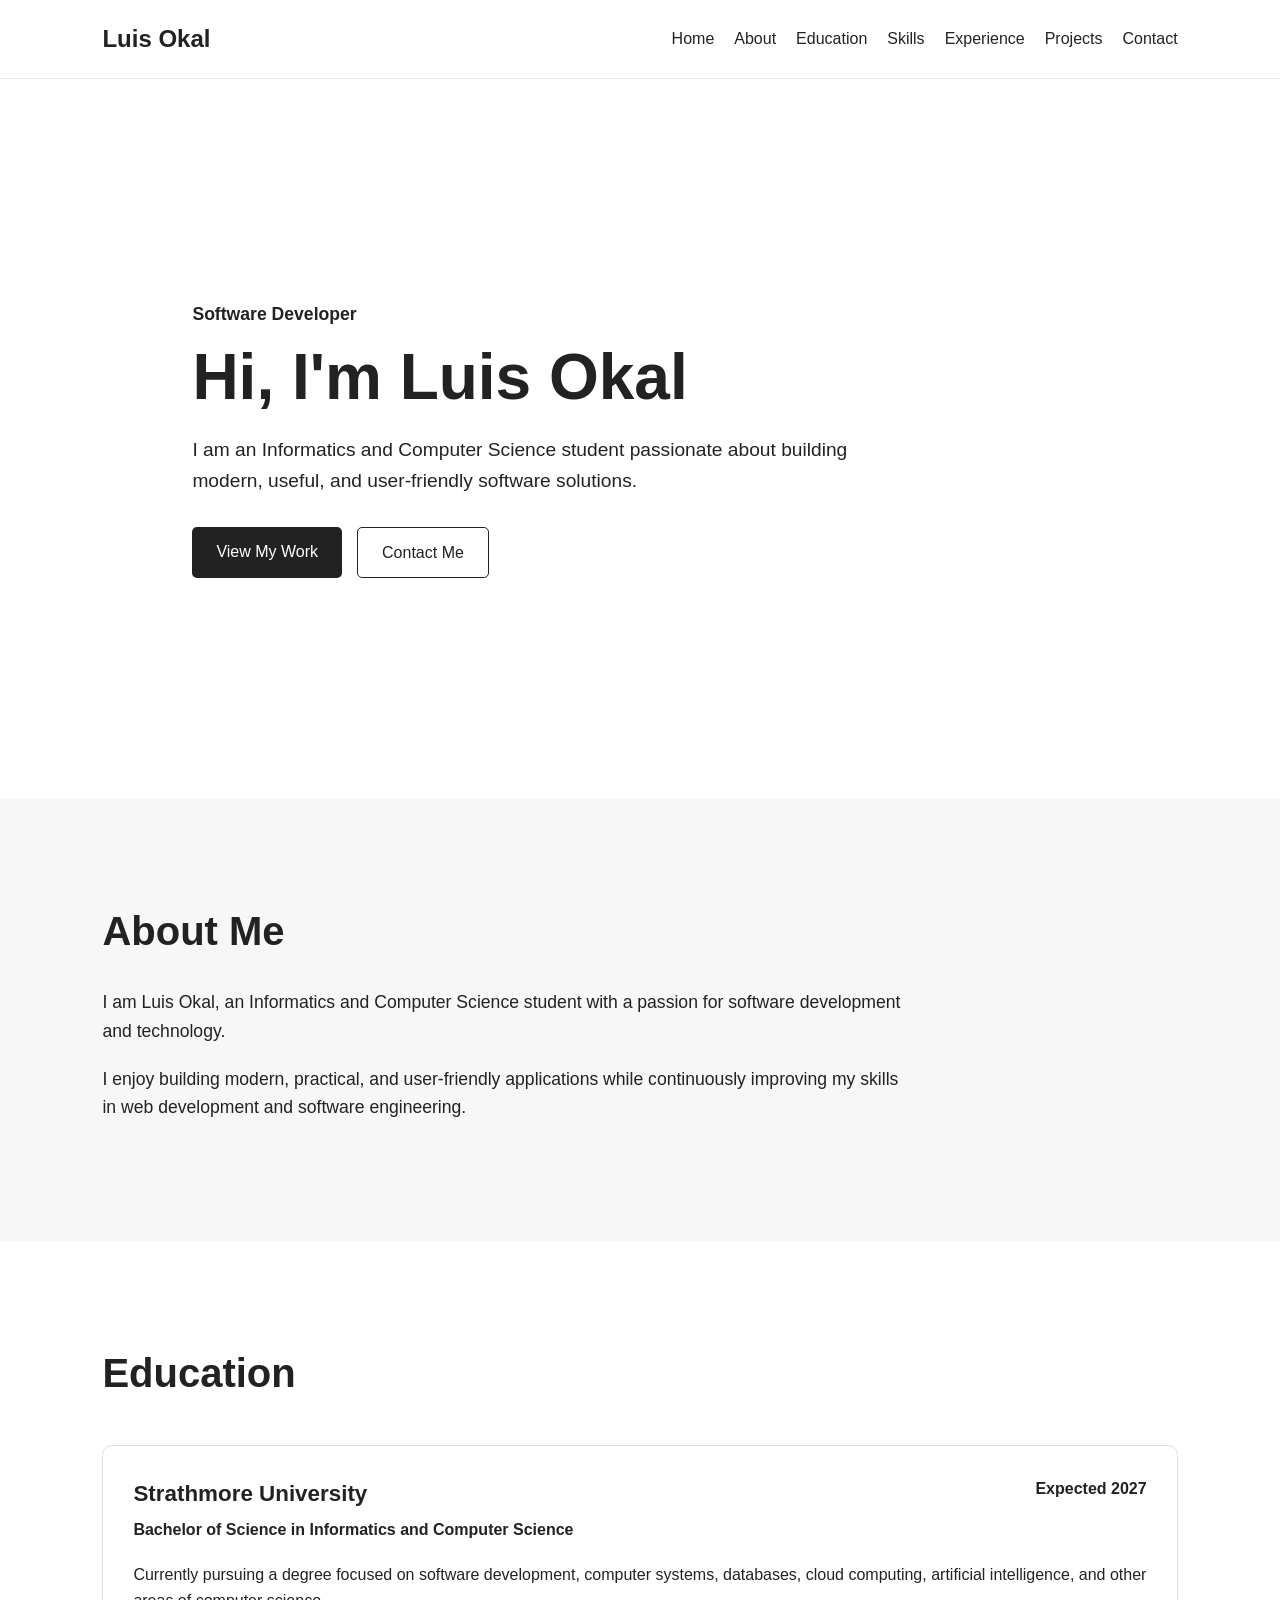
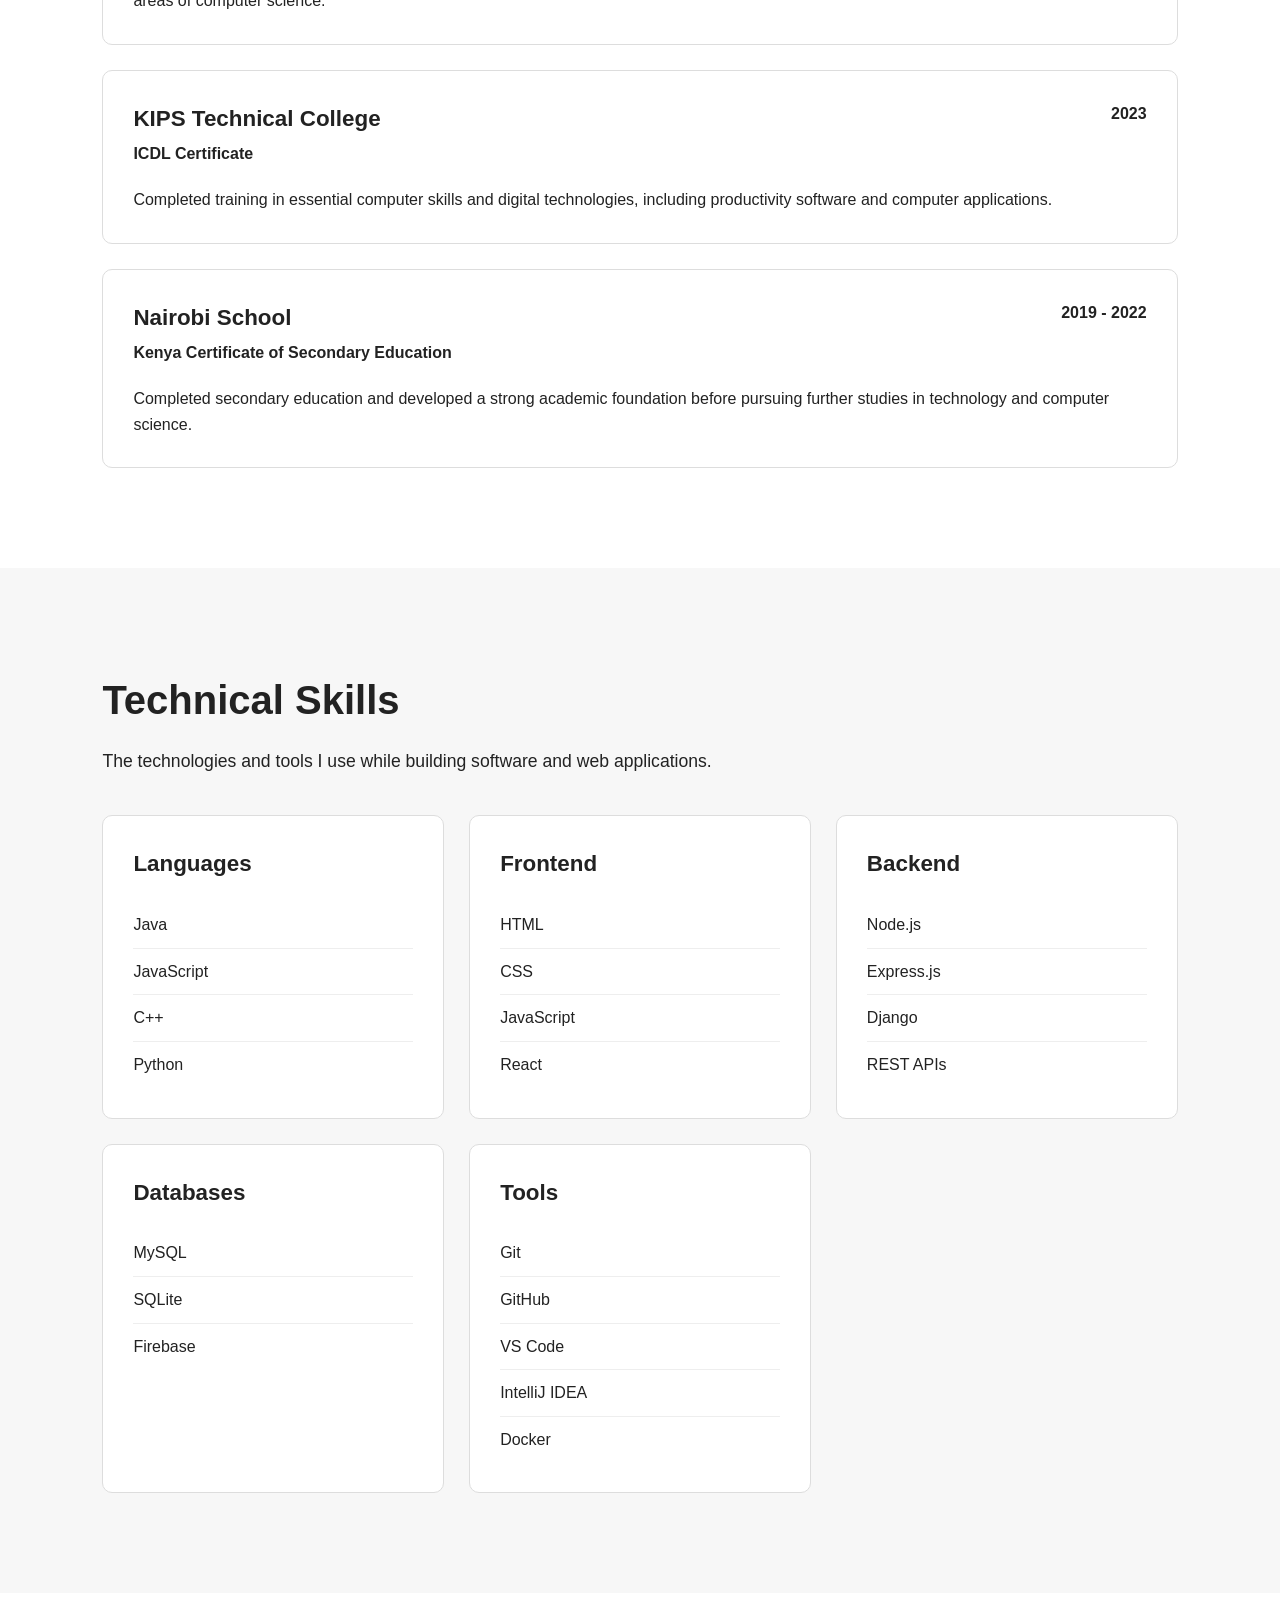
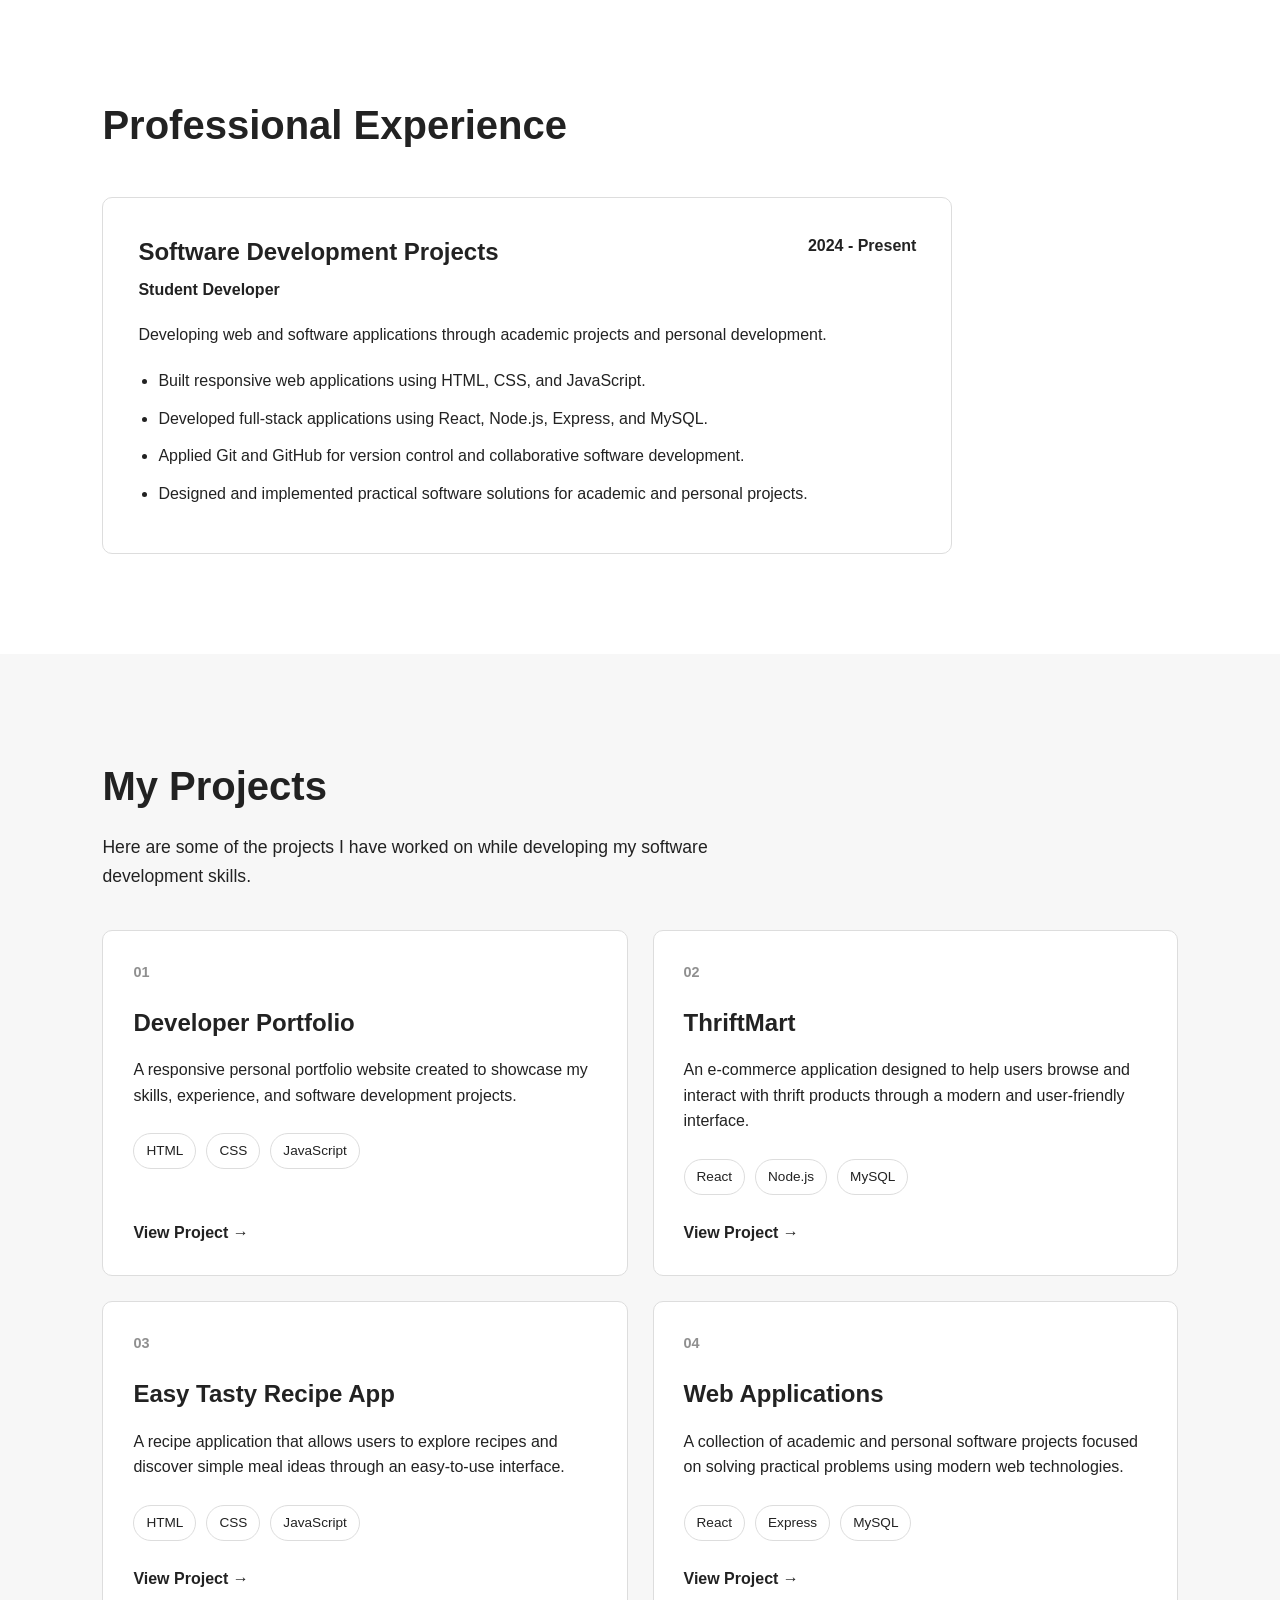
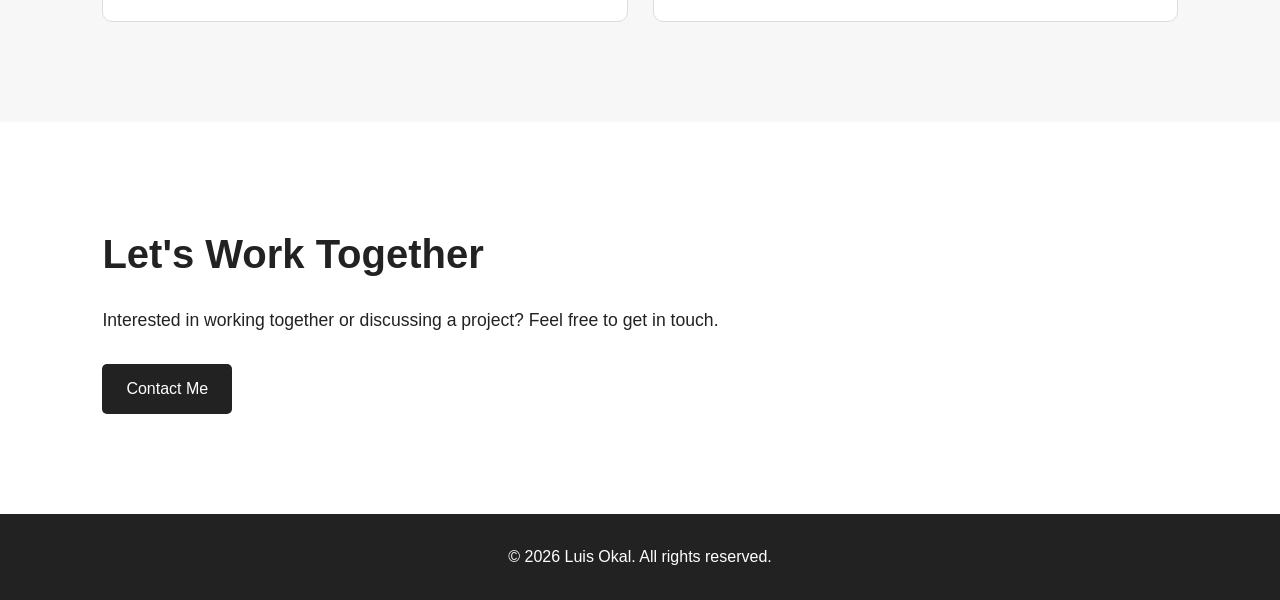
==== commit e7240d0f: "feat: add education section" ====
--- a/index.htm
+++ b/index.htm
@@ -21,6 +21,7 @@
         <ul>
             <li><a href="#home">Home</a></li>
             <li><a href="#about">About</a></li>
+            <li><a href="#education">Education</a></li>
             <li><a href="#skills">Skills</a></li>
             <li><a href="#experience">Experience</a></li>
             <li><a href="#projects">Projects</a></li>
@@ -89,6 +90,108 @@
     </section>
 
 
+    <!-- Education Section -->
+    <section id="education" class="education">
+
+        <div class="section-container">
+
+            <h2>Education</h2>
+
+            <div class="education-grid">
+
+                <!-- University -->
+                <article class="education-card">
+
+                    <div class="education-header">
+
+                        <div>
+                            <h3>Strathmore University</h3>
+
+                            <p class="education-course">
+                                Bachelor of Science in Informatics and
+                                Computer Science
+                            </p>
+                        </div>
+
+                        <span class="education-date">
+                            Expected 2027
+                        </span>
+
+                    </div>
+
+                    <p>
+                        Currently pursuing a degree focused on software
+                        development, computer systems, databases,
+                        cloud computing, artificial intelligence,
+                        and other areas of computer science.
+                    </p>
+
+                </article>
+
+
+                <!-- Technical Certification -->
+                <article class="education-card">
+
+                    <div class="education-header">
+
+                        <div>
+                            <h3>KIPS Technical College</h3>
+
+                            <p class="education-course">
+                                ICDL Certificate
+                            </p>
+                        </div>
+
+                        <span class="education-date">
+                            2023
+                        </span>
+
+                    </div>
+
+                    <p>
+                        Completed training in essential computer skills
+                        and digital technologies, including productivity
+                        software and computer applications.
+                    </p>
+
+                </article>
+
+
+                <!-- Secondary School -->
+                <article class="education-card">
+
+                    <div class="education-header">
+
+                        <div>
+                            <h3>Nairobi School</h3>
+
+                            <p class="education-course">
+                                Kenya Certificate of Secondary Education
+                            </p>
+                        </div>
+
+                        <span class="education-date">
+                            2019 - 2022
+                        </span>
+
+                    </div>
+
+                    <p>
+                        Completed secondary education and developed a
+                        strong academic foundation before pursuing
+                        further studies in technology and computer
+                        science.
+                    </p>
+
+                </article>
+
+            </div>
+
+        </div>
+
+    </section>
+
+
     <!-- Technical Skills Section -->
     <section id="skills" class="skills">
 
@@ -101,9 +204,7 @@
                 software and web applications.
             </p>
 
-
             <div class="skills-grid">
-
 
                 <!-- Languages -->
                 <div class="skill-category">
@@ -179,7 +280,6 @@
 
                 </div>
 
-
             </div>
 
         </div>
@@ -262,9 +362,7 @@
                 developing my software development skills.
             </p>
 
-
             <div class="project-grid">
-
 
                 <!-- Project 1 -->
                 <article class="project-card">
--- a/style.css
+++ b/style.css
@@ -52,7 +52,7 @@
     display: flex;
     align-items: center;
     list-style: none;
-    gap: 25px;
+    gap: 20px;
 }
 
 nav a {
@@ -165,11 +165,69 @@
 
 
 /* =========================
+   Education Section
+========================= */
+
+.education {
+    padding: 100px 8%;
+}
+
+.education h2 {
+    font-size: 2.5rem;
+    margin-bottom: 40px;
+}
+
+.education-grid {
+    display: grid;
+    gap: 25px;
+}
+
+.education-card {
+    padding: 30px;
+
+    background-color: white;
+    border: 1px solid #dddddd;
+    border-radius: 10px;
+
+    transition: transform 0.3s,
+                box-shadow 0.3s;
+}
+
+.education-card:hover {
+    transform: translateY(-5px);
+    box-shadow: 0 10px 25px rgba(0, 0, 0, 0.08);
+}
+
+.education-header {
+    display: flex;
+    justify-content: space-between;
+    gap: 30px;
+
+    margin-bottom: 20px;
+}
+
+.education-header h3 {
+    font-size: 1.4rem;
+}
+
+.education-course {
+    font-weight: bold;
+    margin-top: 5px;
+}
+
+.education-date {
+    white-space: nowrap;
+    font-weight: bold;
+}
+
+
+/* =========================
    Technical Skills
 ========================= */
 
 .skills {
     padding: 100px 8%;
+    background-color: #f7f7f7;
 }
 
 .skills h2 {
@@ -225,7 +283,6 @@
 
 .experience {
     padding: 100px 8%;
-    background-color: #f7f7f7;
 }
 
 .experience h2 {
@@ -280,6 +337,7 @@
 
 .projects {
     padding: 100px 8%;
+    background-color: #f7f7f7;
 }
 
 .projects h2 {
@@ -372,7 +430,6 @@
 
 .contact {
     padding: 100px 8%;
-    background-color: #f7f7f7;
 }
 
 .contact h2 {
@@ -455,6 +512,7 @@
     /* Sections */
 
     .about,
+    .education,
     .skills,
     .experience,
     .projects,
@@ -463,6 +521,7 @@
     }
 
     .about h2,
+    .education h2,
     .skills h2,
     .experience h2,
     .projects h2,
@@ -471,6 +530,14 @@
     }
 
 
+    /* Education */
+
+    .education-header {
+        flex-direction: column;
+        gap: 8px;
+    }
+
+
     /* Skills */
 
     .skills-grid {
@@ -541,6 +608,7 @@
     /* Sections */
 
     .about,
+    .education,
     .skills,
     .experience,
     .projects,
@@ -549,6 +617,7 @@
     }
 
     .about h2,
+    .education h2,
     .skills h2,
     .experience h2,
     .projects h2,
@@ -557,6 +626,17 @@
     }
 
 
+    /* Education */
+
+    .education-card {
+        padding: 20px;
+    }
+
+    .education-header h3 {
+        font-size: 1.3rem;
+    }
+
+
     /* Skills */
 
     .skills-grid {
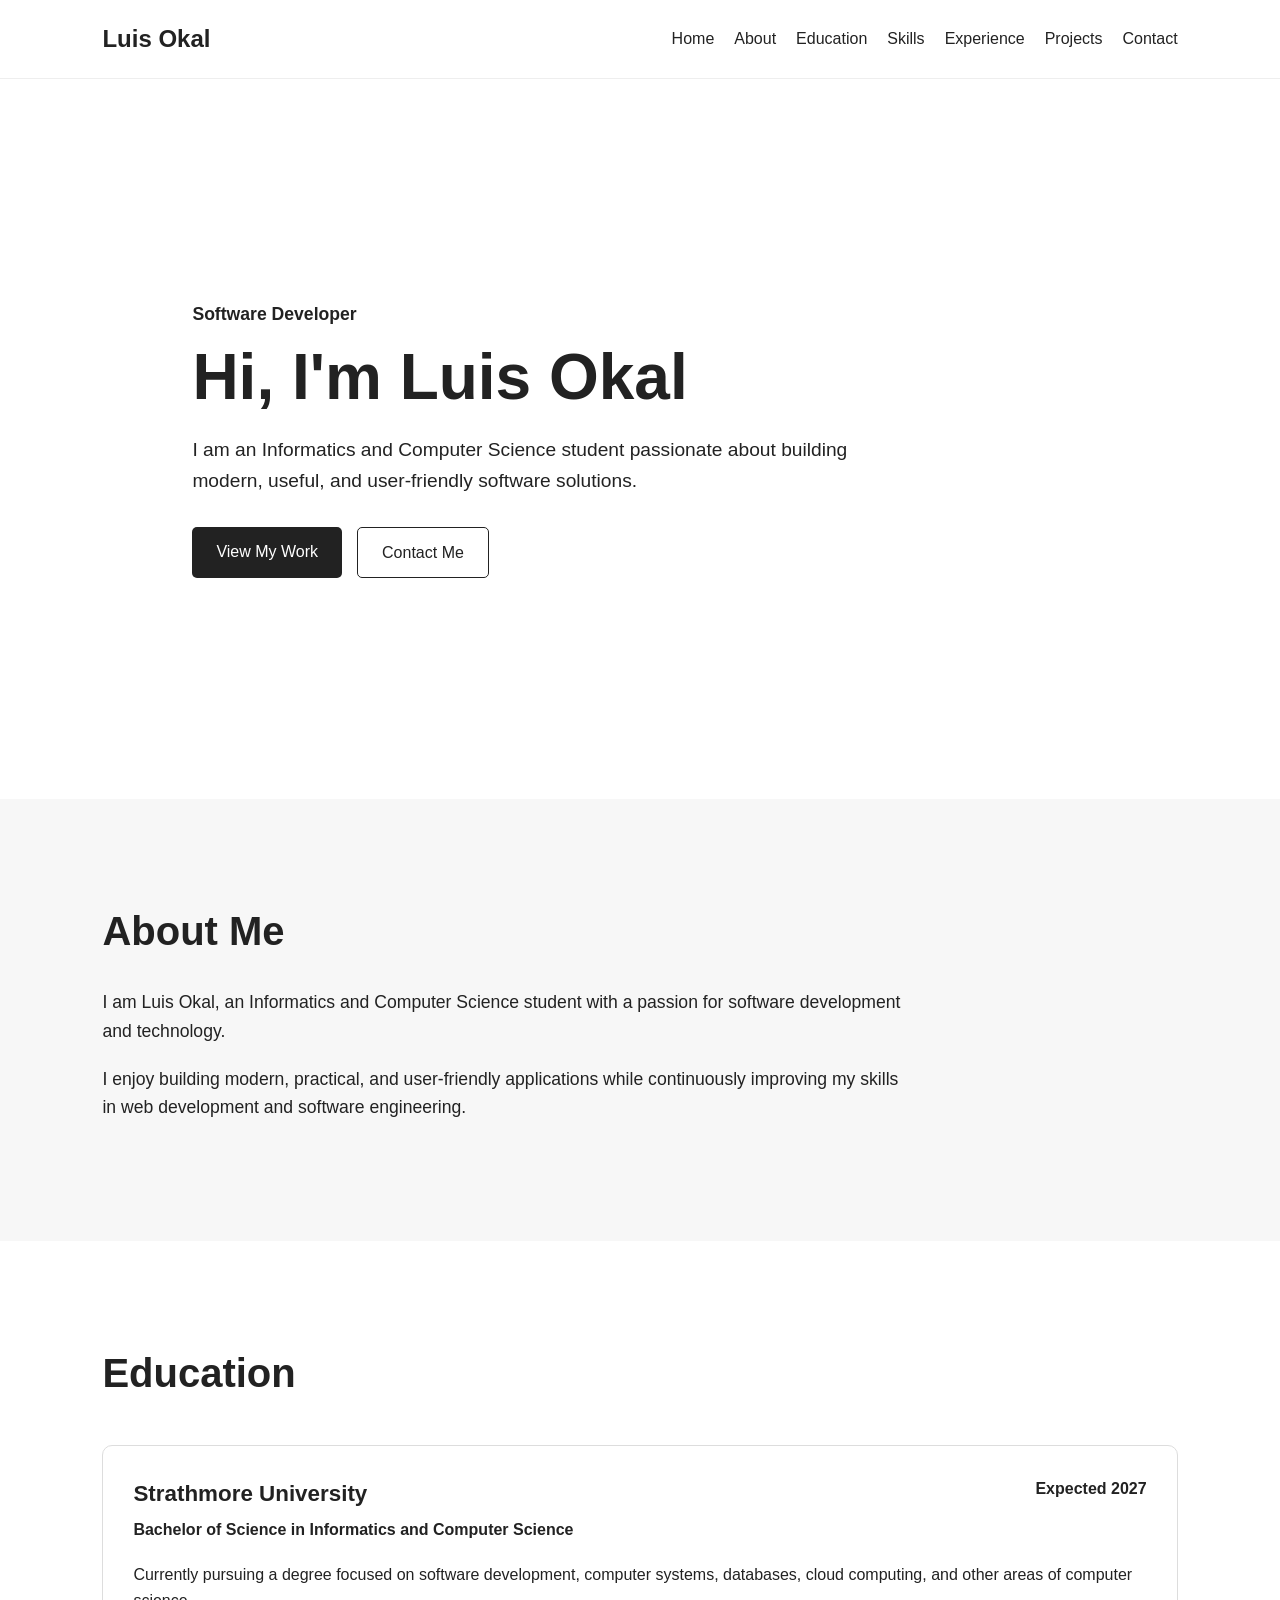
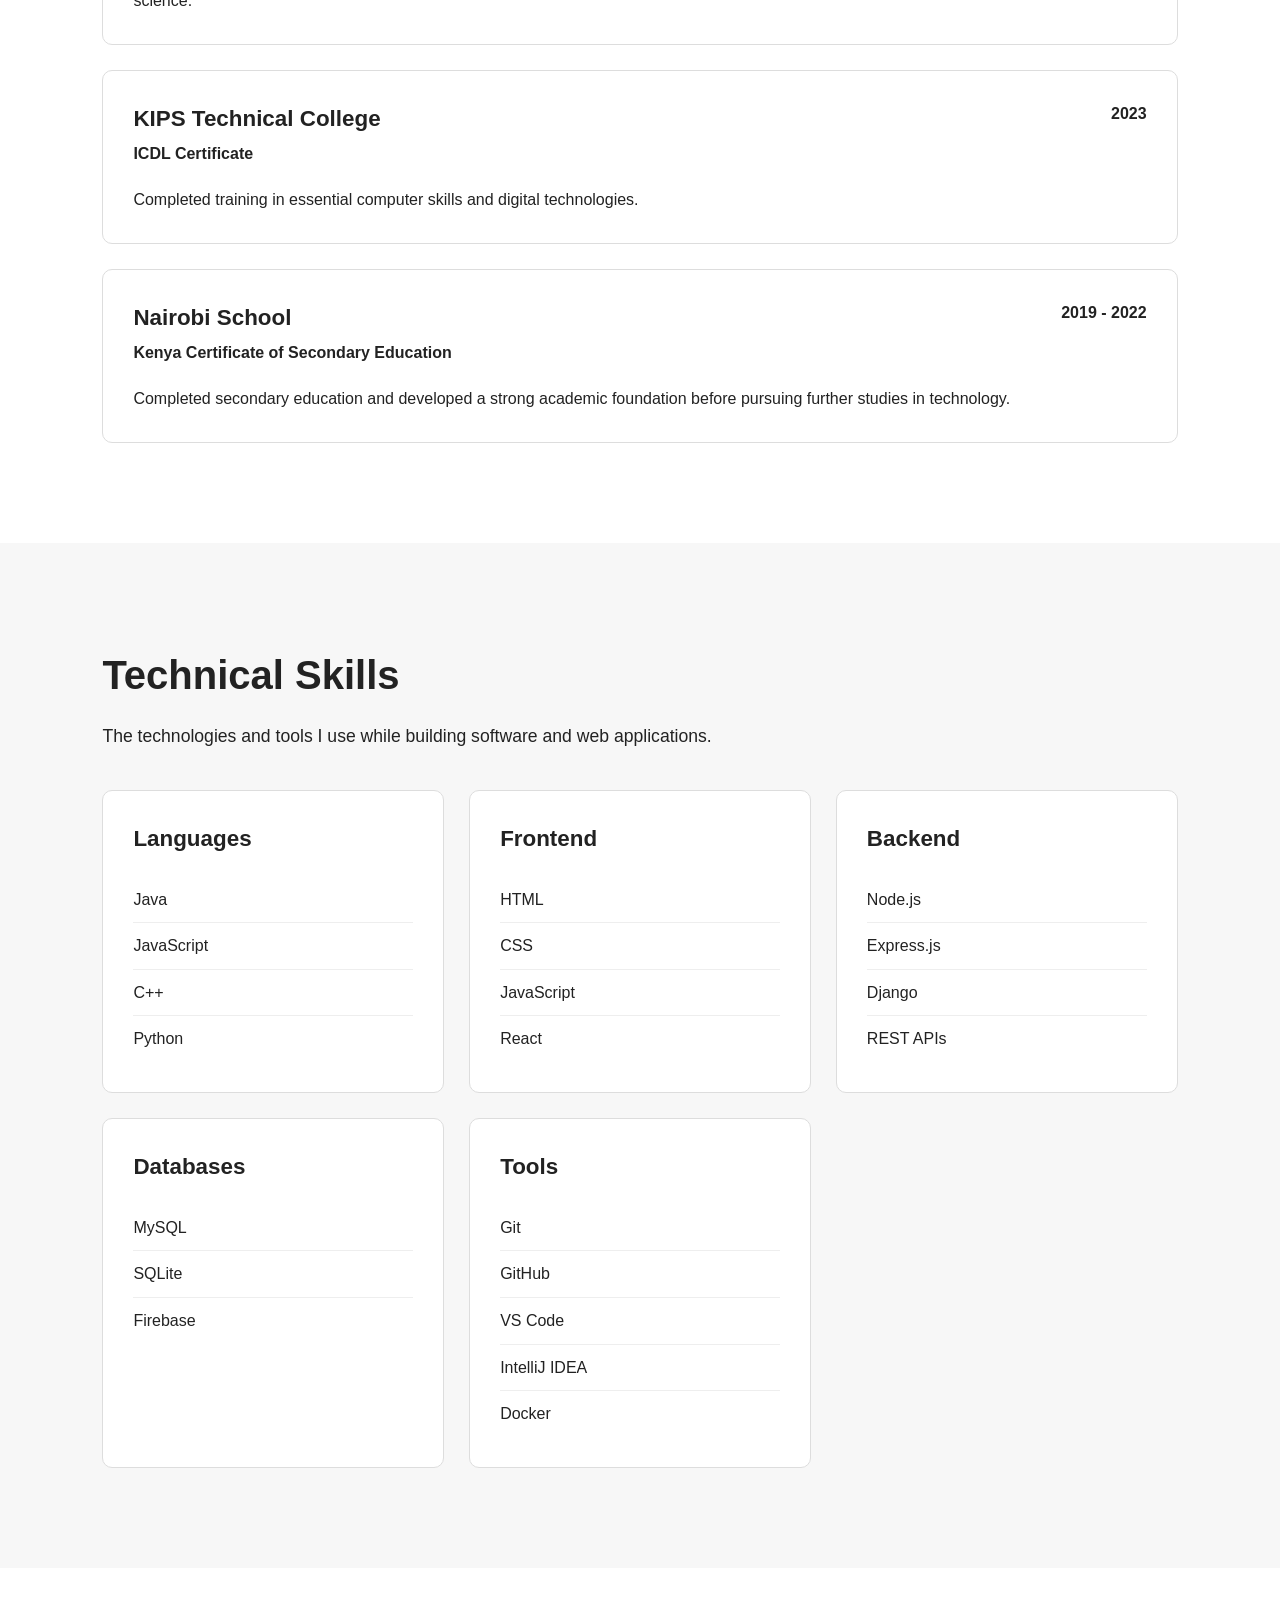
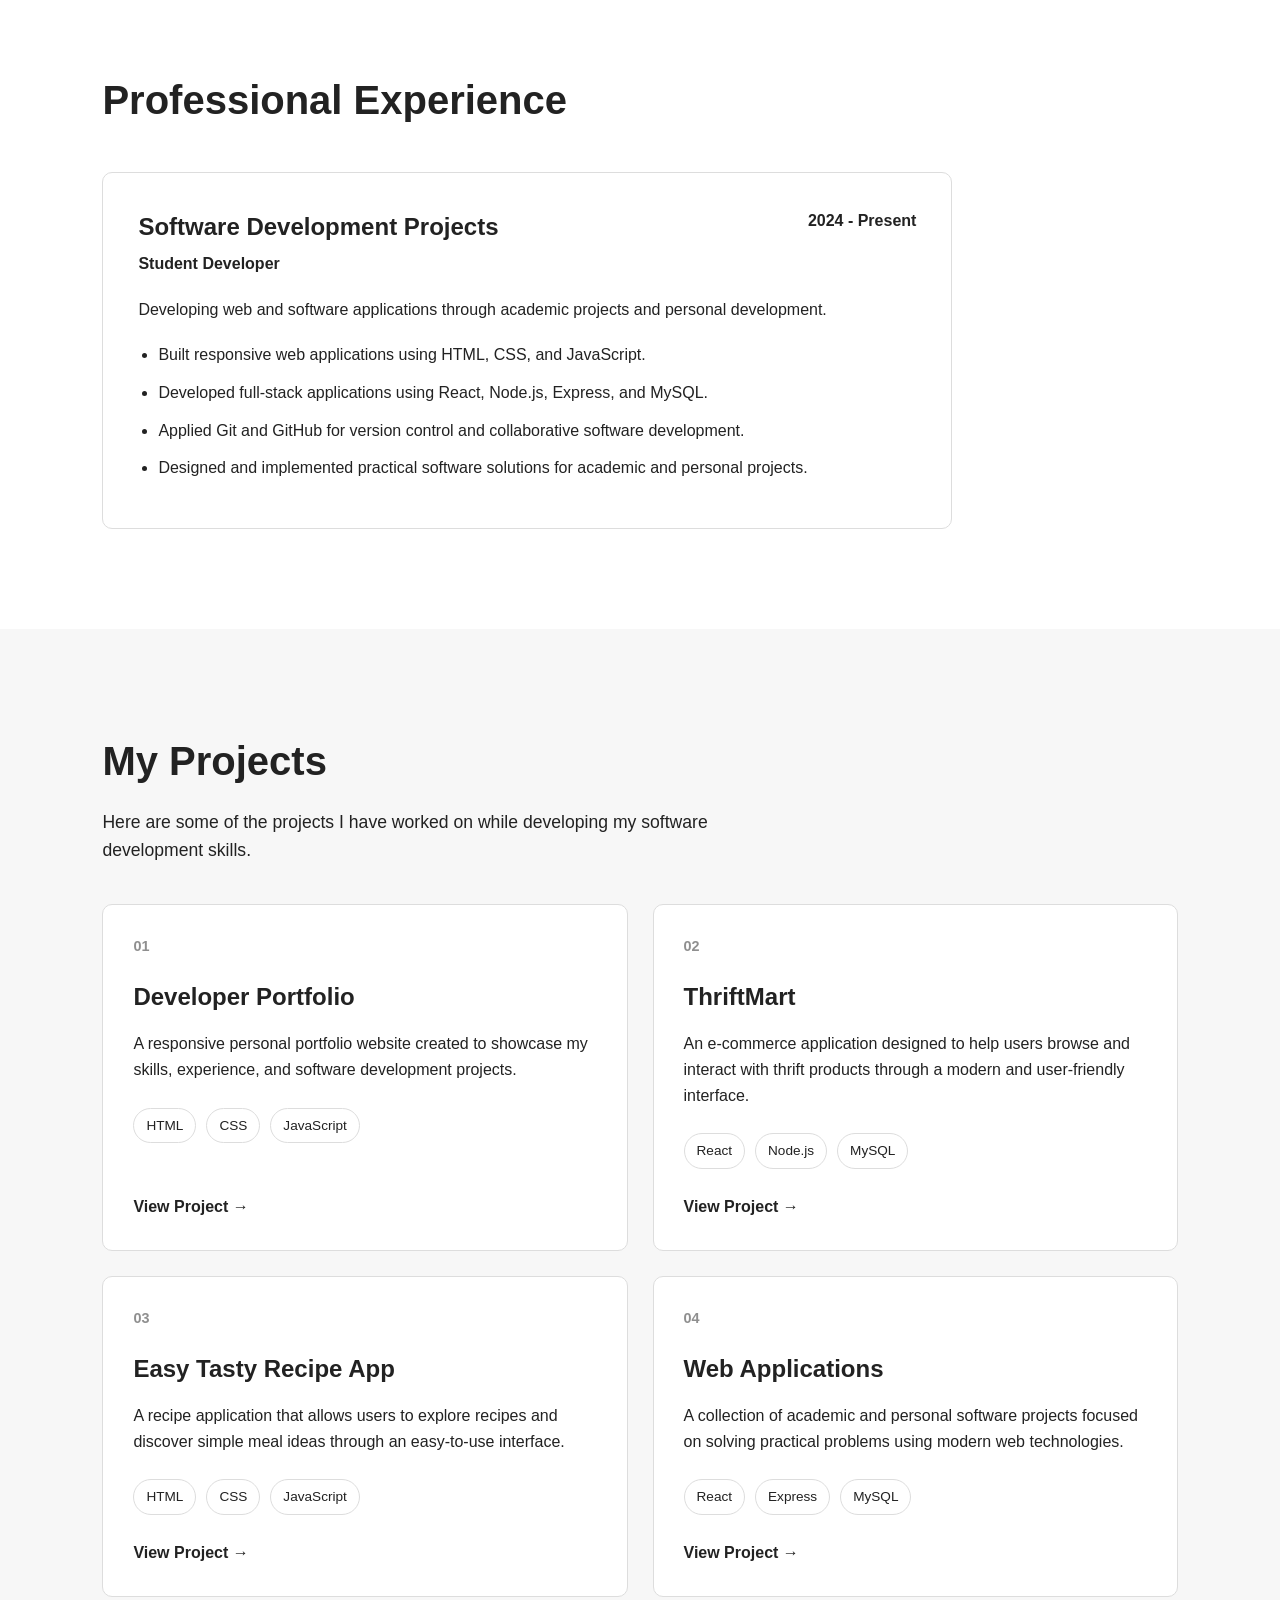
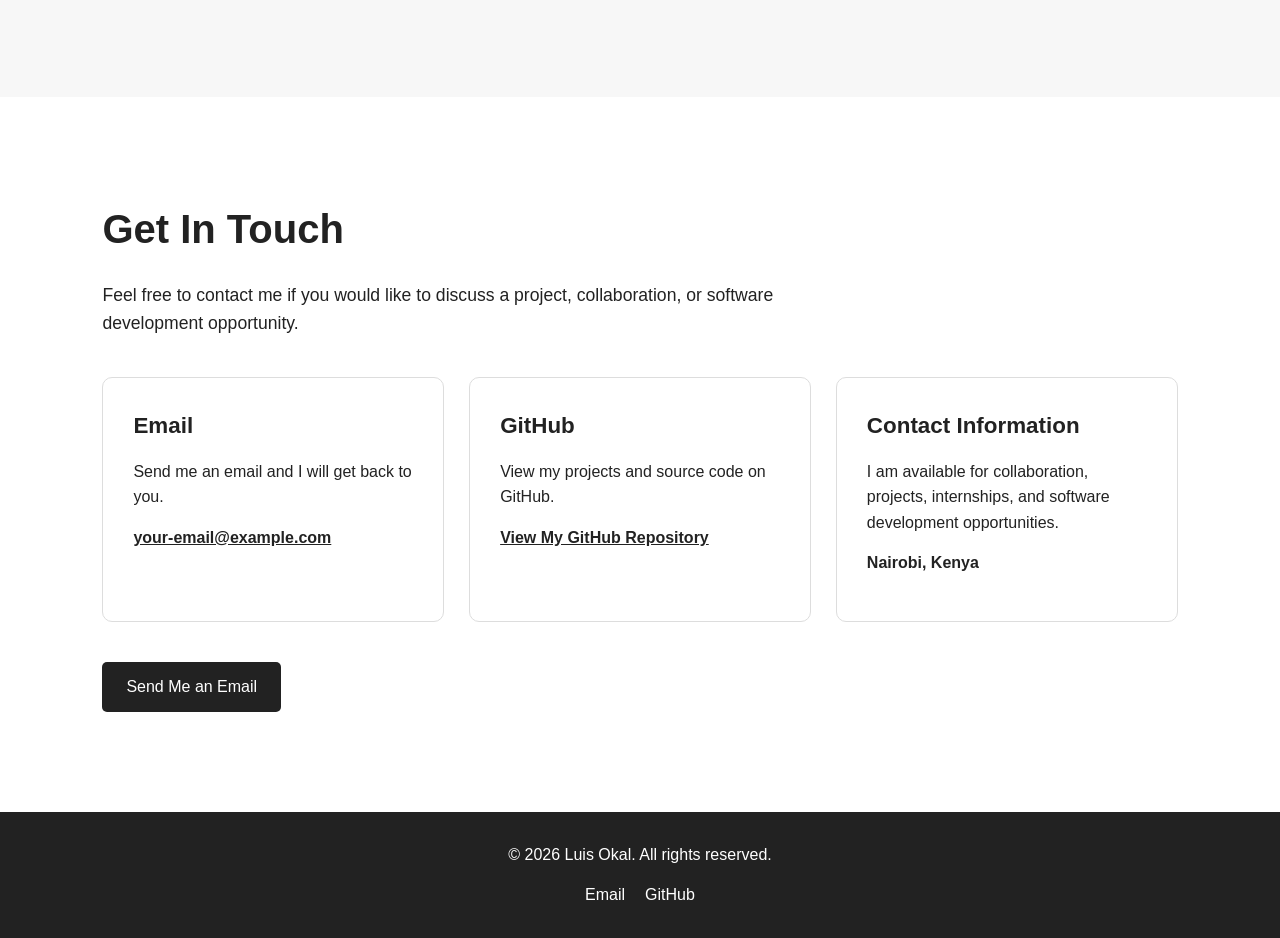
==== commit f5552e0a: "feat: add contact section" ====
--- a/index.htm
+++ b/index.htm
@@ -99,18 +99,19 @@
 
             <div class="education-grid">
 
-                <!-- University -->
                 <article class="education-card">
 
                     <div class="education-header">
 
                         <div>
+
                             <h3>Strathmore University</h3>
 
                             <p class="education-course">
                                 Bachelor of Science in Informatics and
                                 Computer Science
                             </p>
+
                         </div>
 
                         <span class="education-date">
@@ -122,24 +123,25 @@
                     <p>
                         Currently pursuing a degree focused on software
                         development, computer systems, databases,
-                        cloud computing, artificial intelligence,
-                        and other areas of computer science.
-                    </p>
-
-                </article>
-
-
-                <!-- Technical Certification -->
+                        cloud computing, and other areas of computer
+                        science.
+                    </p>
+
+                </article>
+
+
                 <article class="education-card">
 
                     <div class="education-header">
 
                         <div>
+
                             <h3>KIPS Technical College</h3>
 
                             <p class="education-course">
                                 ICDL Certificate
                             </p>
+
                         </div>
 
                         <span class="education-date">
@@ -150,24 +152,24 @@
 
                     <p>
                         Completed training in essential computer skills
-                        and digital technologies, including productivity
-                        software and computer applications.
-                    </p>
-
-                </article>
-
-
-                <!-- Secondary School -->
+                        and digital technologies.
+                    </p>
+
+                </article>
+
+
                 <article class="education-card">
 
                     <div class="education-header">
 
                         <div>
+
                             <h3>Nairobi School</h3>
 
                             <p class="education-course">
                                 Kenya Certificate of Secondary Education
                             </p>
+
                         </div>
 
                         <span class="education-date">
@@ -179,8 +181,7 @@
                     <p>
                         Completed secondary education and developed a
                         strong academic foundation before pursuing
-                        further studies in technology and computer
-                        science.
+                        further studies in technology.
                     </p>
 
                 </article>
@@ -206,7 +207,6 @@
 
             <div class="skills-grid">
 
-                <!-- Languages -->
                 <div class="skill-category">
 
                     <h3>Languages</h3>
@@ -221,7 +221,6 @@
                 </div>
 
 
-                <!-- Frontend -->
                 <div class="skill-category">
 
                     <h3>Frontend</h3>
@@ -236,7 +235,6 @@
                 </div>
 
 
-                <!-- Backend -->
                 <div class="skill-category">
 
                     <h3>Backend</h3>
@@ -251,7 +249,6 @@
                 </div>
 
 
-                <!-- Databases -->
                 <div class="skill-category">
 
                     <h3>Databases</h3>
@@ -265,7 +262,6 @@
                 </div>
 
 
-                <!-- Tools -->
                 <div class="skill-category">
 
                     <h3>Tools</h3>
@@ -364,12 +360,9 @@
 
             <div class="project-grid">
 
-                <!-- Project 1 -->
                 <article class="project-card">
 
-                    <div class="project-number">
-                        01
-                    </div>
+                    <div class="project-number">01</div>
 
                     <h3>Developer Portfolio</h3>
 
@@ -392,12 +385,9 @@
                 </article>
 
 
-                <!-- Project 2 -->
                 <article class="project-card">
 
-                    <div class="project-number">
-                        02
-                    </div>
+                    <div class="project-number">02</div>
 
                     <h3>ThriftMart</h3>
 
@@ -420,12 +410,9 @@
                 </article>
 
 
-                <!-- Project 3 -->
                 <article class="project-card">
 
-                    <div class="project-number">
-                        03
-                    </div>
+                    <div class="project-number">03</div>
 
                     <h3>Easy Tasty Recipe App</h3>
 
@@ -448,12 +435,9 @@
                 </article>
 
 
-                <!-- Project 4 -->
                 <article class="project-card">
 
-                    <div class="project-number">
-                        04
-                    </div>
+                    <div class="project-number">04</div>
 
                     <h3>Web Applications</h3>
 
@@ -487,17 +471,86 @@
 
         <div class="section-container">
 
-            <h2>Let's Work Together</h2>
-
-            <p>
-                Interested in working together or discussing a project?
-                Feel free to get in touch.
-            </p>
-
-            <a href="mailto:your-email@example.com"
-               class="btn primary-btn">
-                Contact Me
-            </a>
+            <h2>Get In Touch</h2>
+
+            <p class="contact-introduction">
+                Feel free to contact me if you would like to discuss a
+                project, collaboration, or software development
+                opportunity.
+            </p>
+
+
+            <!-- Contact Information -->
+            <div class="contact-grid">
+
+                <!-- Email -->
+                <div class="contact-card">
+
+                    <h3>Email</h3>
+
+                    <p>
+                        Send me an email and I will get back to you.
+                    </p>
+
+                    <a href="mailto:your-email@example.com">
+                        your-email@example.com
+                    </a>
+
+                </div>
+
+
+                <!-- GitHub -->
+                <div class="contact-card">
+
+                    <h3>GitHub</h3>
+
+                    <p>
+                        View my projects and source code on GitHub.
+                    </p>
+
+                    <a
+                        href="https://github.com/IS-PROJECT-2026/portfolio-169685"
+                        target="_blank"
+                        rel="noopener noreferrer">
+
+                        View My GitHub Repository
+
+                    </a>
+
+                </div>
+
+
+                <!-- Contact Information -->
+                <div class="contact-card">
+
+                    <h3>Contact Information</h3>
+
+                    <p>
+                        I am available for collaboration, projects,
+                        internships, and software development
+                        opportunities.
+                    </p>
+
+                    <p class="contact-location">
+                        Nairobi, Kenya
+                    </p>
+
+                </div>
+
+            </div>
+
+
+            <!-- Contact Button -->
+            <div class="contact-button">
+
+                <a href="mailto:your-email@example.com"
+                   class="btn primary-btn">
+
+                    Send Me an Email
+
+                </a>
+
+            </div>
 
         </div>
 
@@ -511,6 +564,23 @@
             © 2026 Luis Okal. All rights reserved.
         </p>
 
+        <div class="footer-links">
+
+            <a href="mailto:your-email@example.com">
+                Email
+            </a>
+
+            <a
+                href="https://github.com/IS-PROJECT-2026/portfolio-169685"
+                target="_blank"
+                rel="noopener noreferrer">
+
+                GitHub
+
+            </a>
+
+        </div>
+
     </footer>
 
 
--- a/style.css
+++ b/style.css
@@ -184,8 +184,8 @@
 
 .education-card {
     padding: 30px;
-
     background-color: white;
+
     border: 1px solid #dddddd;
     border-radius: 10px;
 
@@ -387,9 +387,6 @@
     margin-bottom: 25px;
 }
 
-
-/* Project Technologies */
-
 .project-technologies {
     display: flex;
     flex-wrap: wrap;
@@ -406,9 +403,6 @@
 
     font-size: 0.85rem;
 }
-
-
-/* Project Link */
 
 .project-link {
     margin-top: auto;
@@ -437,11 +431,55 @@
     margin-bottom: 20px;
 }
 
-.contact p {
-    max-width: 650px;
-
+.contact-introduction {
+    max-width: 700px;
     font-size: 1.1rem;
-    margin-bottom: 30px;
+    margin-bottom: 40px;
+}
+
+.contact-grid {
+    display: grid;
+    grid-template-columns: repeat(3, 1fr);
+    gap: 25px;
+}
+
+.contact-card {
+    padding: 30px;
+
+    background-color: white;
+    border: 1px solid #dddddd;
+    border-radius: 10px;
+
+    transition: transform 0.3s,
+                box-shadow 0.3s;
+}
+
+.contact-card:hover {
+    transform: translateY(-5px);
+    box-shadow: 0 10px 25px rgba(0, 0, 0, 0.08);
+}
+
+.contact-card h3 {
+    font-size: 1.4rem;
+    margin-bottom: 15px;
+}
+
+.contact-card p {
+    margin-bottom: 15px;
+}
+
+.contact-card a {
+    color: #222;
+    font-weight: bold;
+    word-break: break-word;
+}
+
+.contact-location {
+    font-weight: bold;
+}
+
+.contact-button {
+    margin-top: 40px;
 }
 
 
@@ -456,6 +494,23 @@
 
     background-color: #222;
     color: white;
+}
+
+.footer-links {
+    display: flex;
+    justify-content: center;
+    gap: 20px;
+
+    margin-top: 15px;
+}
+
+.footer-links a {
+    color: white;
+    text-decoration: none;
+}
+
+.footer-links a:hover {
+    text-decoration: underline;
 }
 
 
@@ -559,6 +614,13 @@
         grid-template-columns: 1fr;
     }
 
+
+    /* Contact */
+
+    .contact-grid {
+        grid-template-columns: 1fr;
+    }
+
 }
 
 
@@ -670,6 +732,13 @@
     }
 
 
+    /* Contact */
+
+    .contact-card {
+        padding: 22px;
+    }
+
+
     /* Footer */
 
     footer {
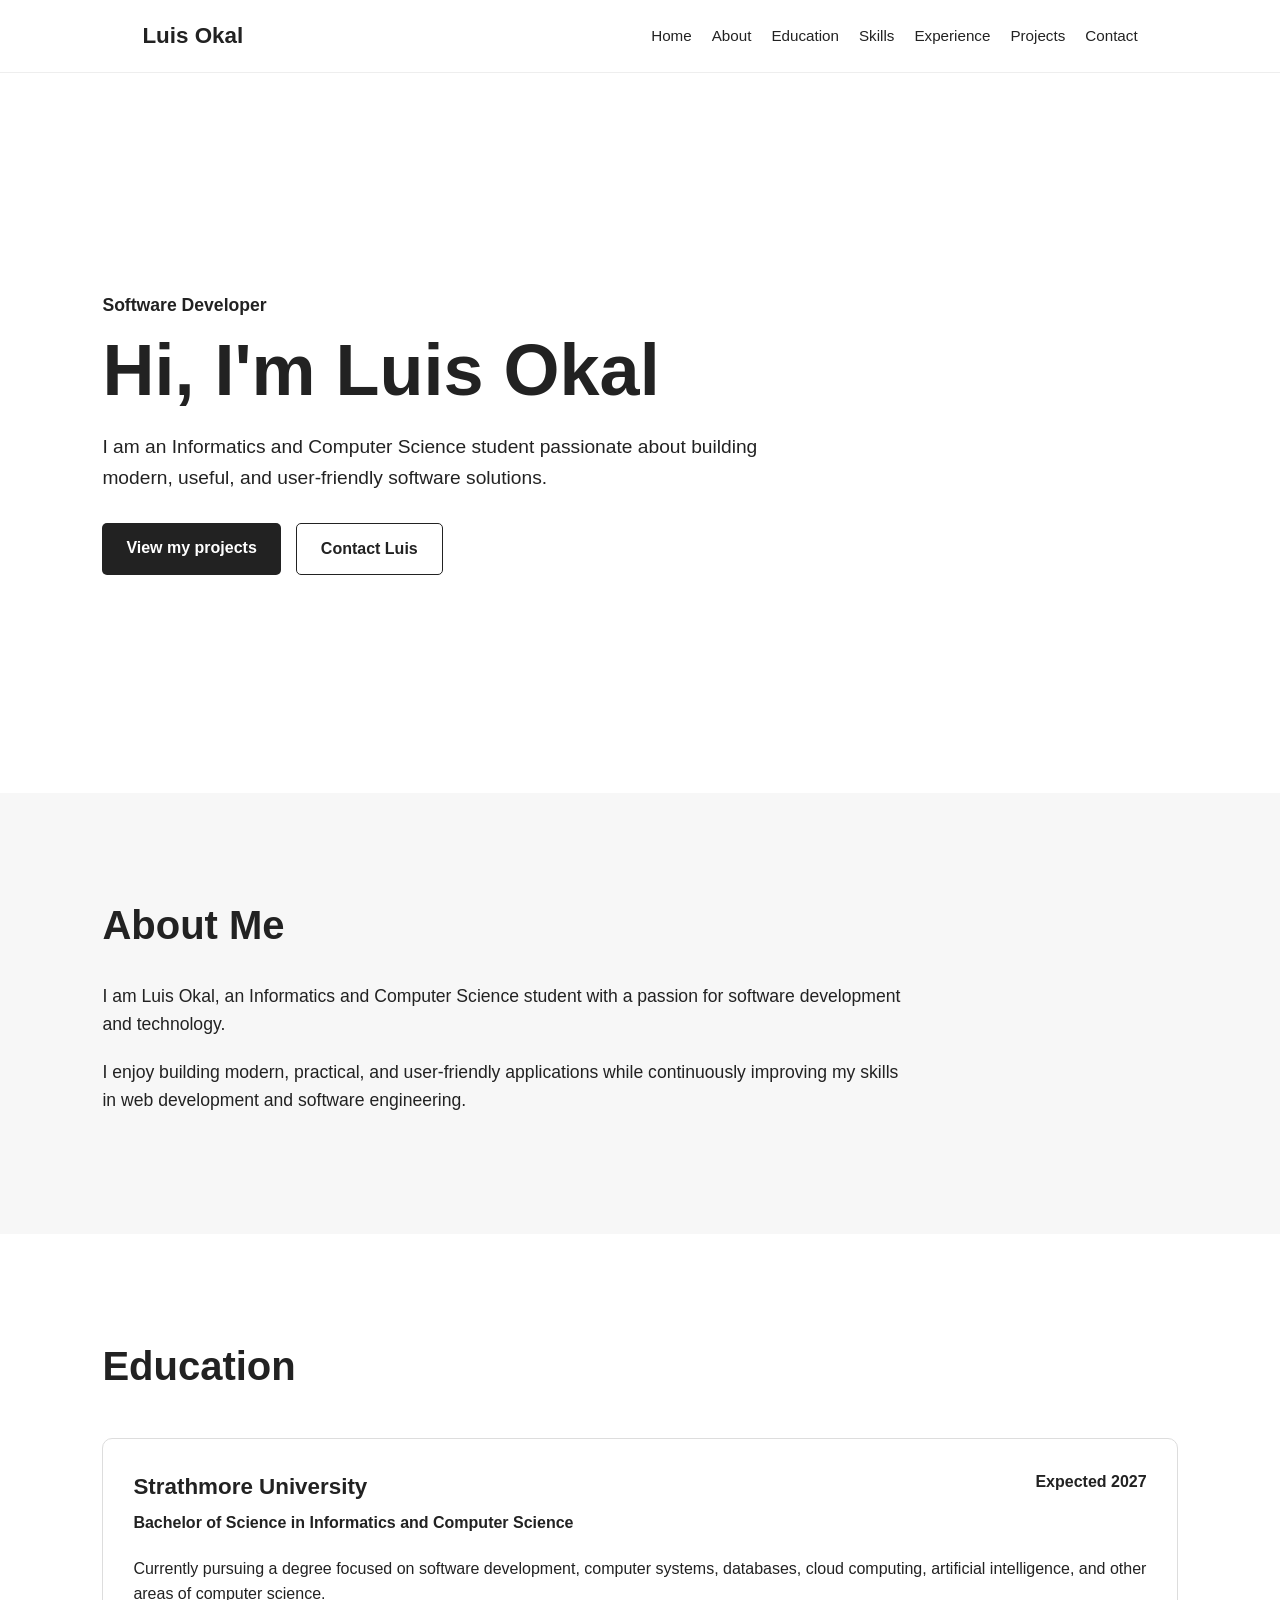
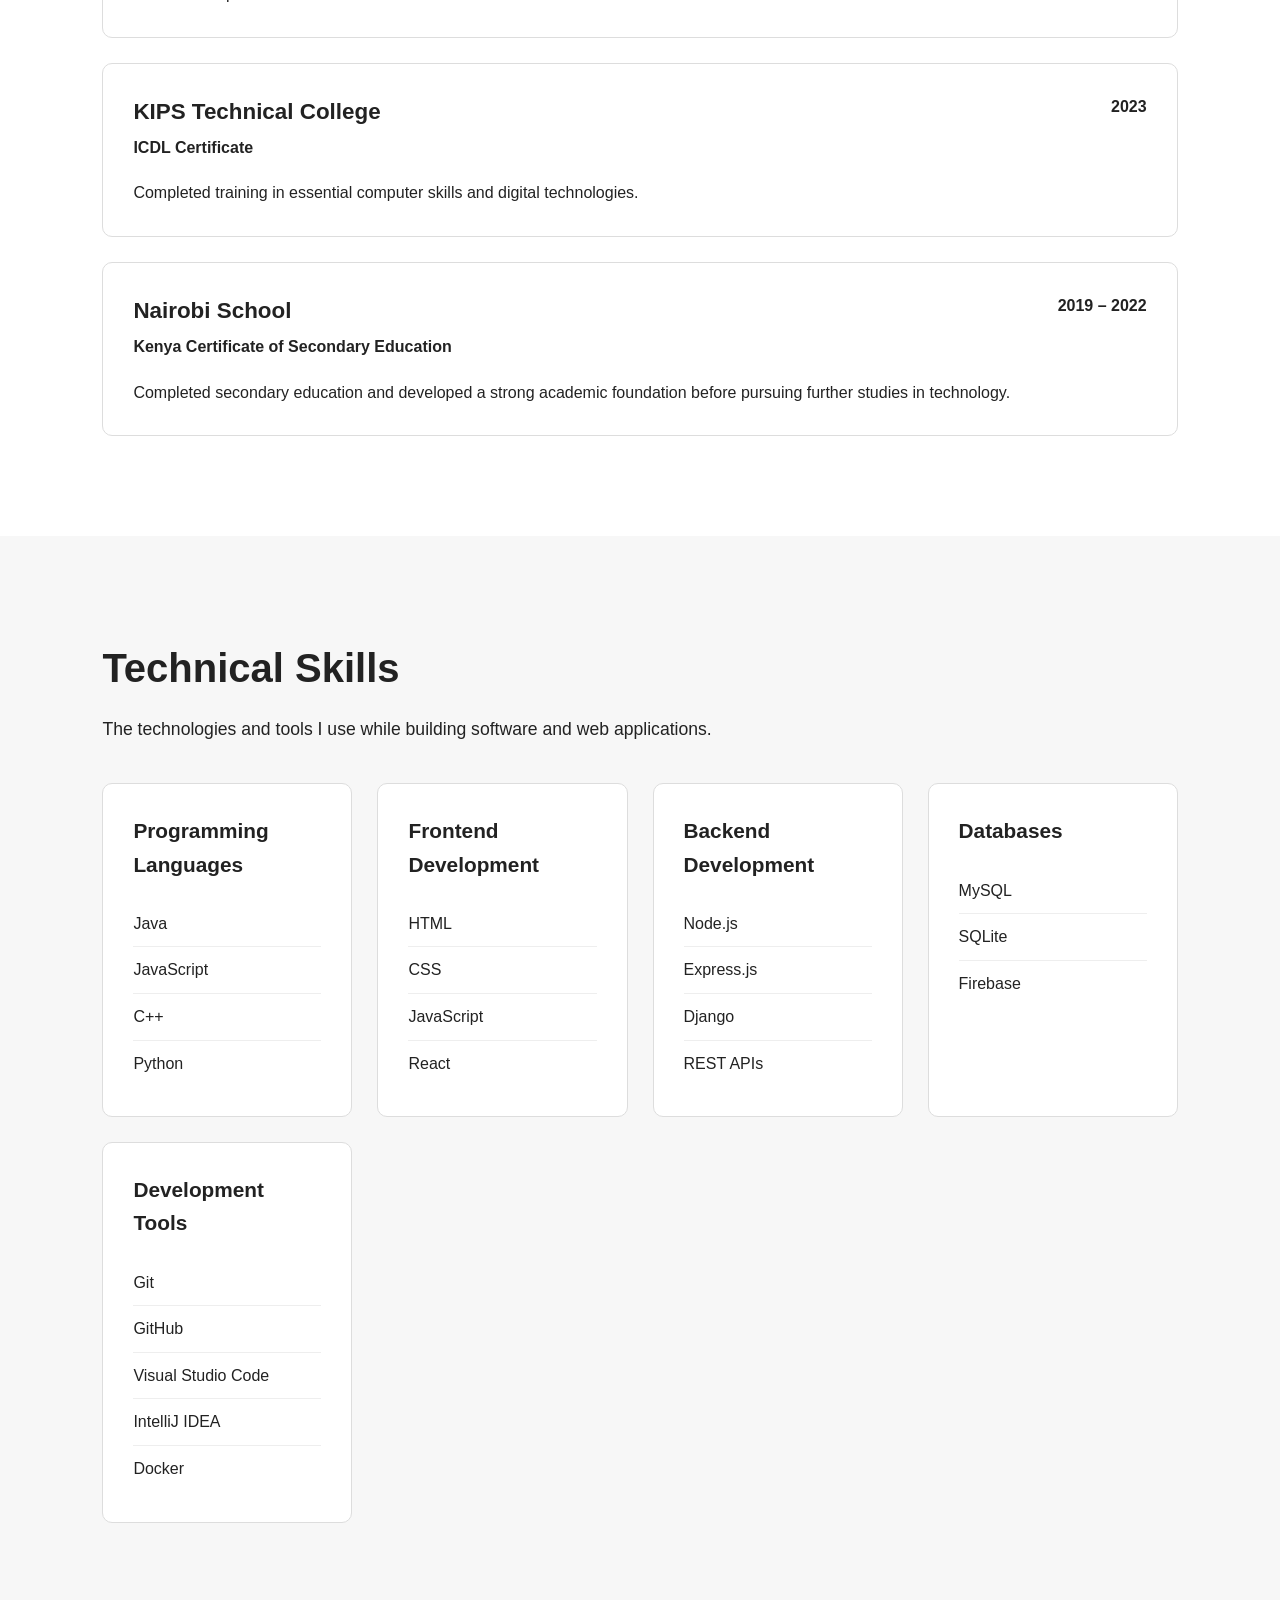
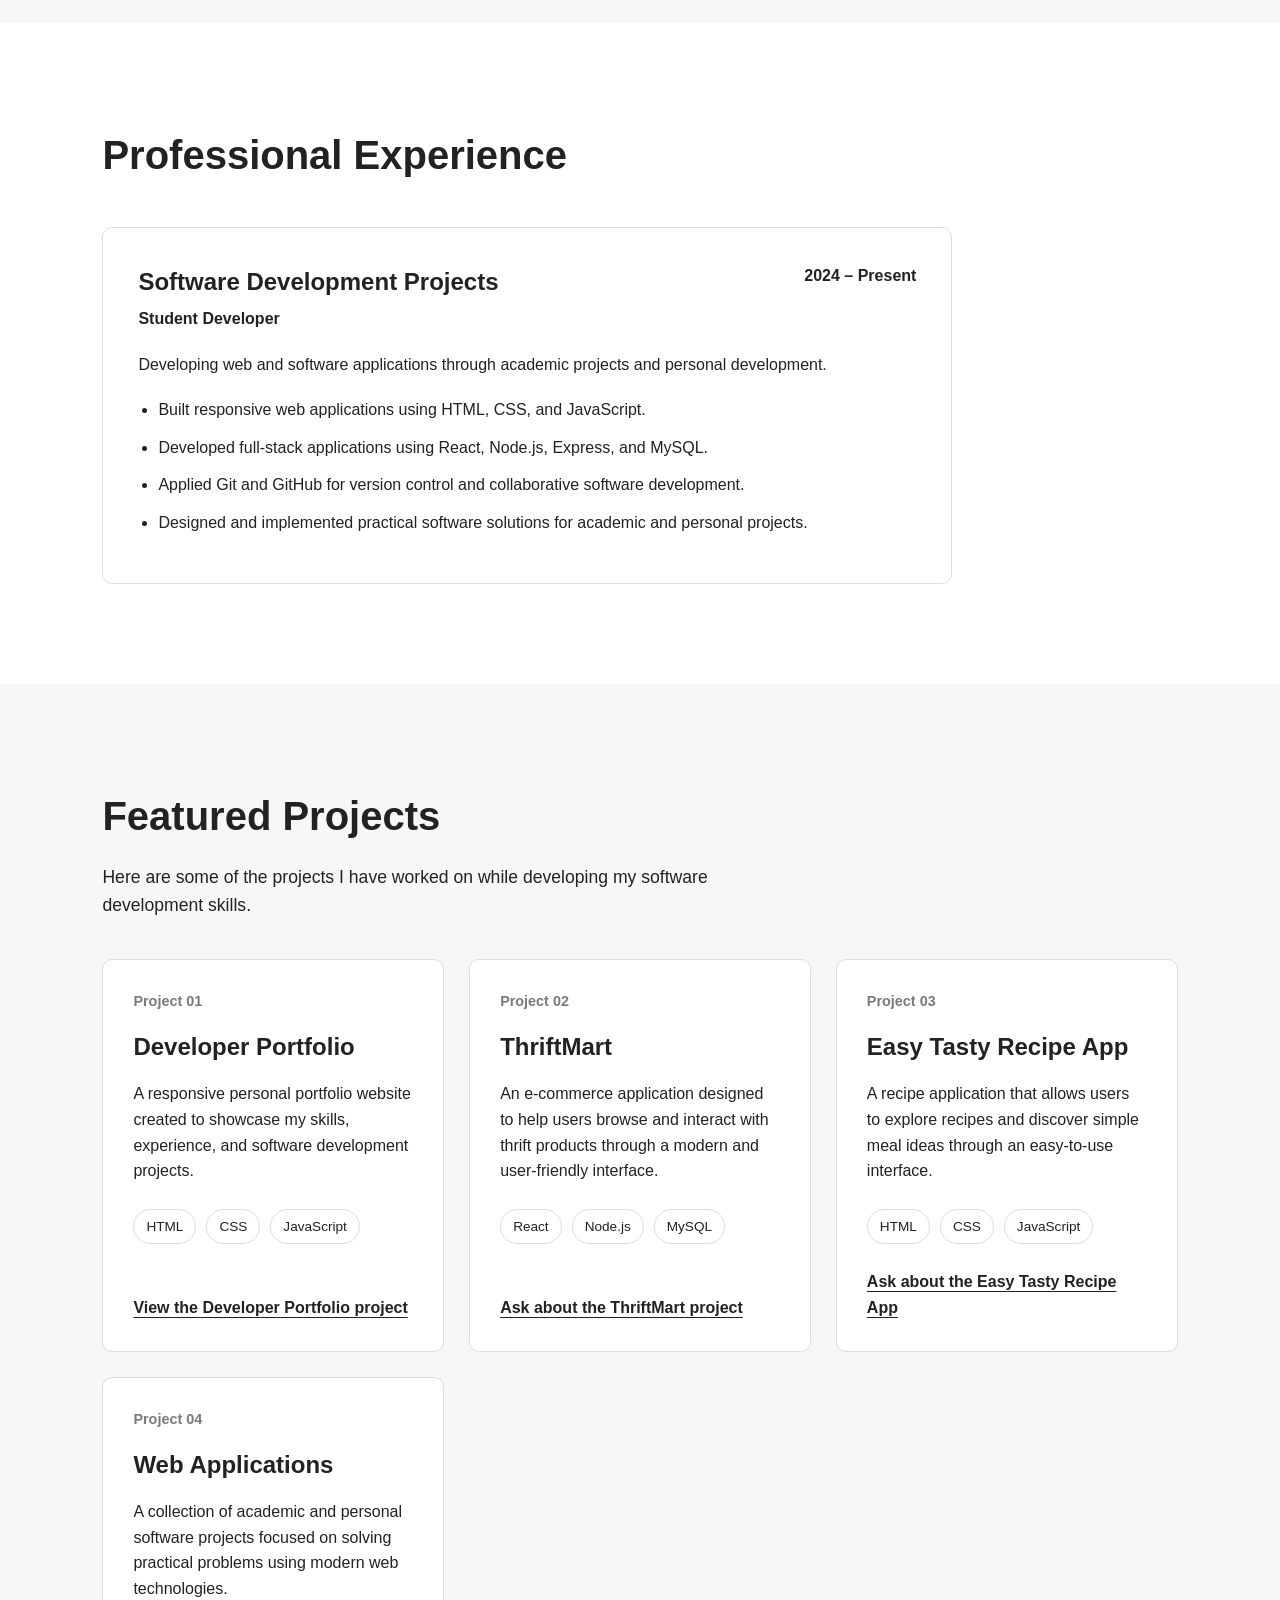
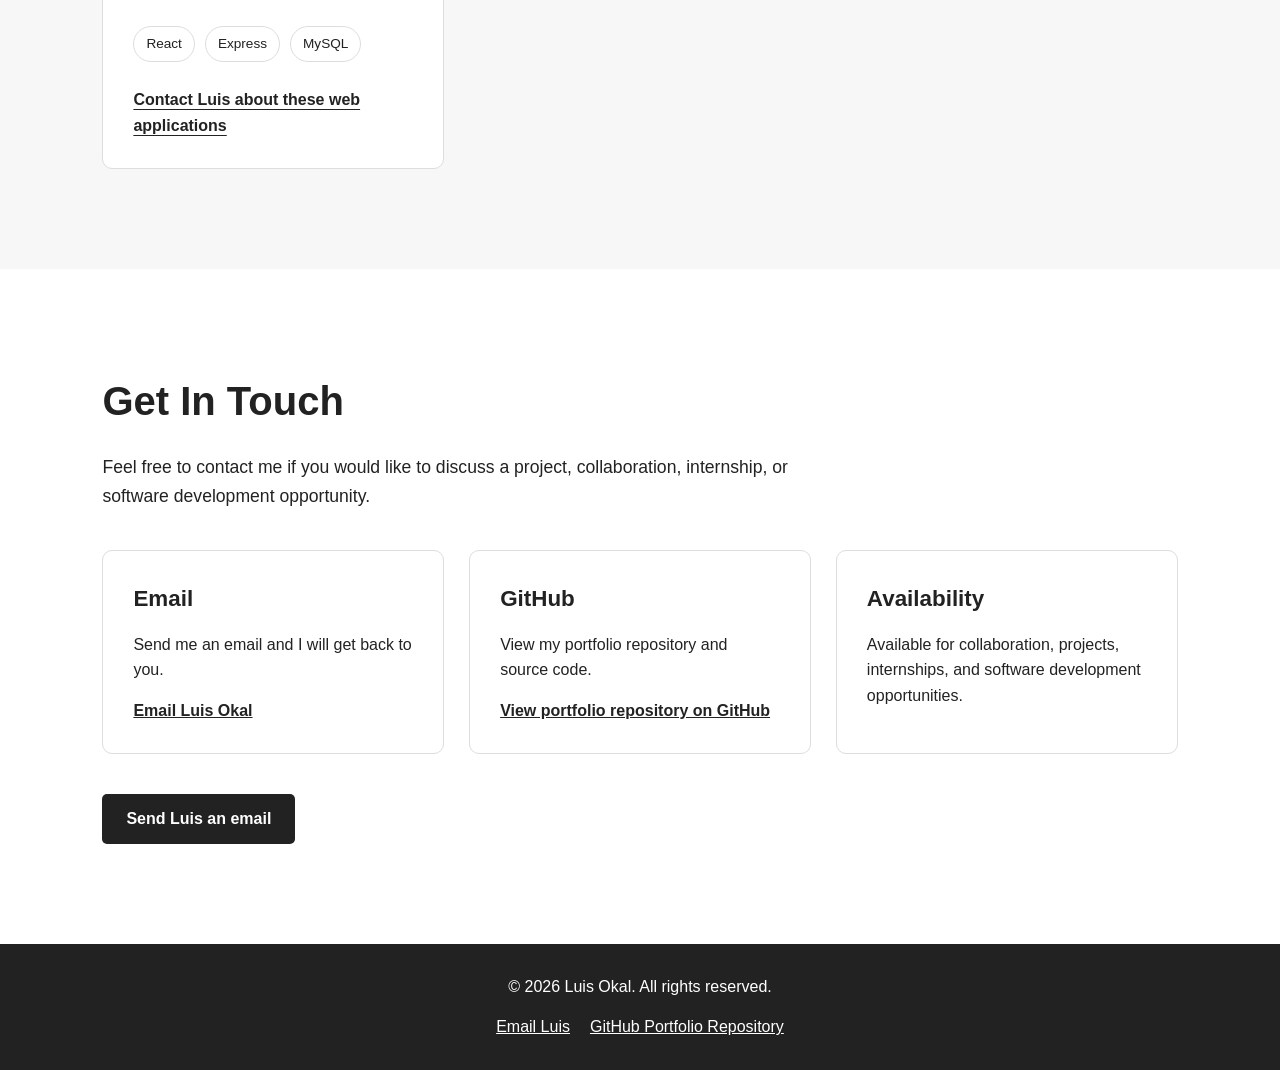
==== commit aad4e233: "fix: improve accessibility" ====
--- a/index.htm
+++ b/index.htm
@@ -7,554 +7,711 @@
     <meta name="viewport"
           content="width=device-width, initial-scale=1.0">
 
-    <title>Luis Okal | Developer Portfolio</title>
+    <meta name="description"
+          content="Portfolio of Luis Okal, an Informatics and Computer Science student and software developer.">
+
+    <title>Luis Okal | Software Developer Portfolio</title>
 
     <link rel="stylesheet" href="style.css">
 </head>
 
 <body>
 
-    <!-- Navigation -->
-    <nav>
-        <h2 class="logo">Luis Okal</h2>
-
-        <ul>
-            <li><a href="#home">Home</a></li>
-            <li><a href="#about">About</a></li>
-            <li><a href="#education">Education</a></li>
-            <li><a href="#skills">Skills</a></li>
-            <li><a href="#experience">Experience</a></li>
-            <li><a href="#projects">Projects</a></li>
-            <li><a href="#contact">Contact</a></li>
-        </ul>
-    </nav>
-
-
-    <!-- Hero Section -->
-    <main id="home">
-
-        <section class="hero">
-
-            <p class="developer-title">
-                Software Developer
-            </p>
-
-            <h1>
-                Hi, I'm Luis Okal
-            </h1>
-
-            <p class="introduction">
-                I am an Informatics and Computer Science student
-                passionate about building modern, useful, and
-                user-friendly software solutions.
-            </p>
-
-            <div class="hero-buttons">
-
-                <a href="#projects" class="btn primary-btn">
-                    View My Work
-                </a>
-
-                <a href="#contact" class="btn secondary-btn">
-                    Contact Me
-                </a>
+    <!-- Skip Navigation Link -->
+    <a class="skip-link" href="#main-content">
+        Skip to main content
+    </a>
+
+
+    <!-- Header and Navigation -->
+    <header class="site-header">
+
+        <nav class="navbar" aria-label="Main navigation">
+
+            <a href="#home" class="logo">
+                Luis Okal
+            </a>
+
+
+            <!-- Mobile Navigation Button -->
+            <button
+                class="menu-toggle"
+                type="button"
+                aria-label="Open navigation menu"
+                aria-expanded="false"
+                aria-controls="navigation-menu">
+
+                <span></span>
+                <span></span>
+                <span></span>
+
+            </button>
+
+
+            <!-- Navigation Links -->
+            <ul id="navigation-menu" class="nav-links">
+
+                <li>
+                    <a href="#home">
+                        Home
+                    </a>
+                </li>
+
+                <li>
+                    <a href="#about">
+                        About
+                    </a>
+                </li>
+
+                <li>
+                    <a href="#education">
+                        Education
+                    </a>
+                </li>
+
+                <li>
+                    <a href="#skills">
+                        Skills
+                    </a>
+                </li>
+
+                <li>
+                    <a href="#experience">
+                        Experience
+                    </a>
+                </li>
+
+                <li>
+                    <a href="#projects">
+                        Projects
+                    </a>
+                </li>
+
+                <li>
+                    <a href="#contact">
+                        Contact
+                    </a>
+                </li>
+
+            </ul>
+
+        </nav>
+
+    </header>
+
+
+    <!-- Main Content -->
+    <main id="main-content">
+
+
+        <!-- Hero Section -->
+        <section id="home" class="hero">
+
+            <div class="hero-content">
+
+                <p class="developer-title">
+                    Software Developer
+                </p>
+
+                <!-- Main page heading: only one H1 -->
+                <h1>
+                    Hi, I'm Luis Okal
+                </h1>
+
+                <p class="introduction">
+                    I am an Informatics and Computer Science student
+                    passionate about building modern, useful, and
+                    user-friendly software solutions.
+                </p>
+
+
+                <div class="hero-buttons">
+
+                    <a href="#projects" class="btn primary-btn">
+                        View my projects
+                    </a>
+
+                    <a href="#contact" class="btn secondary-btn">
+                        Contact Luis
+                    </a>
+
+                </div>
 
             </div>
 
         </section>
 
+
+        <!-- About Section -->
+        <section id="about" class="about">
+
+            <div class="section-container">
+
+                <h2>About Me</h2>
+
+                <p>
+                    I am Luis Okal, an Informatics and Computer Science
+                    student with a passion for software development and
+                    technology.
+                </p>
+
+                <p>
+                    I enjoy building modern, practical, and user-friendly
+                    applications while continuously improving my skills in
+                    web development and software engineering.
+                </p>
+
+            </div>
+
+        </section>
+
+
+        <!-- Education Section -->
+        <section id="education" class="education">
+
+            <div class="section-container">
+
+                <h2>Education</h2>
+
+                <div class="education-grid">
+
+
+                    <!-- Education Item 1 -->
+                    <article class="education-card">
+
+                        <div class="education-header">
+
+                            <div>
+
+                                <h3>
+                                    Strathmore University
+                                </h3>
+
+                                <p class="education-course">
+                                    Bachelor of Science in Informatics
+                                    and Computer Science
+                                </p>
+
+                            </div>
+
+                            <p class="education-date">
+                                Expected 2027
+                            </p>
+
+                        </div>
+
+                        <p>
+                            Currently pursuing a degree focused on
+                            software development, computer systems,
+                            databases, cloud computing, artificial
+                            intelligence, and other areas of computer
+                            science.
+                        </p>
+
+                    </article>
+
+
+                    <!-- Education Item 2 -->
+                    <article class="education-card">
+
+                        <div class="education-header">
+
+                            <div>
+
+                                <h3>
+                                    KIPS Technical College
+                                </h3>
+
+                                <p class="education-course">
+                                    ICDL Certificate
+                                </p>
+
+                            </div>
+
+                            <p class="education-date">
+                                2023
+                            </p>
+
+                        </div>
+
+                        <p>
+                            Completed training in essential computer
+                            skills and digital technologies.
+                        </p>
+
+                    </article>
+
+
+                    <!-- Education Item 3 -->
+                    <article class="education-card">
+
+                        <div class="education-header">
+
+                            <div>
+
+                                <h3>
+                                    Nairobi School
+                                </h3>
+
+                                <p class="education-course">
+                                    Kenya Certificate of Secondary Education
+                                </p>
+
+                            </div>
+
+                            <p class="education-date">
+                                2019 – 2022
+                            </p>
+
+                        </div>
+
+                        <p>
+                            Completed secondary education and developed
+                            a strong academic foundation before pursuing
+                            further studies in technology.
+                        </p>
+
+                    </article>
+
+                </div>
+
+            </div>
+
+        </section>
+
+
+        <!-- Skills Section -->
+        <section id="skills" class="skills">
+
+            <div class="section-container">
+
+                <h2>Technical Skills</h2>
+
+                <p class="section-introduction">
+                    The technologies and tools I use while building
+                    software and web applications.
+                </p>
+
+
+                <div class="skills-grid">
+
+
+                    <!-- Languages -->
+                    <article class="skill-category">
+
+                        <h3>Programming Languages</h3>
+
+                        <ul>
+                            <li>Java</li>
+                            <li>JavaScript</li>
+                            <li>C++</li>
+                            <li>Python</li>
+                        </ul>
+
+                    </article>
+
+
+                    <!-- Frontend -->
+                    <article class="skill-category">
+
+                        <h3>Frontend Development</h3>
+
+                        <ul>
+                            <li>HTML</li>
+                            <li>CSS</li>
+                            <li>JavaScript</li>
+                            <li>React</li>
+                        </ul>
+
+                    </article>
+
+
+                    <!-- Backend -->
+                    <article class="skill-category">
+
+                        <h3>Backend Development</h3>
+
+                        <ul>
+                            <li>Node.js</li>
+                            <li>Express.js</li>
+                            <li>Django</li>
+                            <li>REST APIs</li>
+                        </ul>
+
+                    </article>
+
+
+                    <!-- Databases -->
+                    <article class="skill-category">
+
+                        <h3>Databases</h3>
+
+                        <ul>
+                            <li>MySQL</li>
+                            <li>SQLite</li>
+                            <li>Firebase</li>
+                        </ul>
+
+                    </article>
+
+
+                    <!-- Tools -->
+                    <article class="skill-category">
+
+                        <h3>Development Tools</h3>
+
+                        <ul>
+                            <li>Git</li>
+                            <li>GitHub</li>
+                            <li>Visual Studio Code</li>
+                            <li>IntelliJ IDEA</li>
+                            <li>Docker</li>
+                        </ul>
+
+                    </article>
+
+                </div>
+
+            </div>
+
+        </section>
+
+
+        <!-- Experience Section -->
+        <section id="experience" class="experience">
+
+            <div class="section-container">
+
+                <h2>Professional Experience</h2>
+
+
+                <article class="experience-item">
+
+                    <div class="experience-header">
+
+                        <div>
+
+                            <h3>
+                                Software Development Projects
+                            </h3>
+
+                            <p class="experience-role">
+                                Student Developer
+                            </p>
+
+                        </div>
+
+                        <p class="experience-date">
+                            2024 – Present
+                        </p>
+
+                    </div>
+
+
+                    <p>
+                        Developing web and software applications through
+                        academic projects and personal development.
+                    </p>
+
+
+                    <ul>
+
+                        <li>
+                            Built responsive web applications using
+                            HTML, CSS, and JavaScript.
+                        </li>
+
+                        <li>
+                            Developed full-stack applications using
+                            React, Node.js, Express, and MySQL.
+                        </li>
+
+                        <li>
+                            Applied Git and GitHub for version control
+                            and collaborative software development.
+                        </li>
+
+                        <li>
+                            Designed and implemented practical software
+                            solutions for academic and personal projects.
+                        </li>
+
+                    </ul>
+
+                </article>
+
+            </div>
+
+        </section>
+
+
+        <!-- Projects Section -->
+        <section id="projects" class="projects">
+
+            <div class="section-container">
+
+                <h2>Featured Projects</h2>
+
+                <p class="section-introduction">
+                    Here are some of the projects I have worked on while
+                    developing my software development skills.
+                </p>
+
+
+                <div class="project-grid">
+
+
+                    <!-- Project 1 -->
+                    <article class="project-card">
+
+                        <!--
+                        Example image structure:
+
+                        <img
+                            src="images/portfolio-project.jpg"
+                            alt="Screenshot of Luis Okal's personal developer portfolio homepage"
+                            class="project-image">
+                        -->
+
+                        <p class="project-number">
+                            Project 01
+                        </p>
+
+                        <h3>
+                            Developer Portfolio
+                        </h3>
+
+                        <p>
+                            A responsive personal portfolio website
+                            created to showcase my skills, experience,
+                            and software development projects.
+                        </p>
+
+                        <div class="project-technologies">
+
+                            <span>HTML</span>
+                            <span>CSS</span>
+                            <span>JavaScript</span>
+
+                        </div>
+
+                        <a href="#home" class="project-link">
+                            View the Developer Portfolio project
+                        </a>
+
+                    </article>
+
+
+                    <!-- Project 2 -->
+                    <article class="project-card">
+
+                        <!--
+                        Example:
+
+                        <img
+                            src="images/thriftmart.jpg"
+                            alt="Screenshot of the ThriftMart e-commerce application"
+                            class="project-image">
+                        -->
+
+                        <p class="project-number">
+                            Project 02
+                        </p>
+
+                        <h3>
+                            ThriftMart
+                        </h3>
+
+                        <p>
+                            An e-commerce application designed to help
+                            users browse and interact with thrift
+                            products through a modern and user-friendly
+                            interface.
+                        </p>
+
+                        <div class="project-technologies">
+
+                            <span>React</span>
+                            <span>Node.js</span>
+                            <span>MySQL</span>
+
+                        </div>
+
+                        <a href="#contact" class="project-link">
+                            Ask about the ThriftMart project
+                        </a>
+
+                    </article>
+
+
+                    <!-- Project 3 -->
+                    <article class="project-card">
+
+                        <!--
+                        Example:
+
+                        <img
+                            src="images/easy-tasty.jpg"
+                            alt="Screenshot of the Easy Tasty recipe application"
+                            class="project-image">
+                        -->
+
+                        <p class="project-number">
+                            Project 03
+                        </p>
+
+                        <h3>
+                            Easy Tasty Recipe App
+                        </h3>
+
+                        <p>
+                            A recipe application that allows users to
+                            explore recipes and discover simple meal
+                            ideas through an easy-to-use interface.
+                        </p>
+
+                        <div class="project-technologies">
+
+                            <span>HTML</span>
+                            <span>CSS</span>
+                            <span>JavaScript</span>
+
+                        </div>
+
+                        <a href="#contact" class="project-link">
+                            Ask about the Easy Tasty Recipe App
+                        </a>
+
+                    </article>
+
+
+                    <!-- Project 4 -->
+                    <article class="project-card">
+
+                        <p class="project-number">
+                            Project 04
+                        </p>
+
+                        <h3>
+                            Web Applications
+                        </h3>
+
+                        <p>
+                            A collection of academic and personal
+                            software projects focused on solving
+                            practical problems using modern web
+                            technologies.
+                        </p>
+
+                        <div class="project-technologies">
+
+                            <span>React</span>
+                            <span>Express</span>
+                            <span>MySQL</span>
+
+                        </div>
+
+                        <a href="#contact" class="project-link">
+                            Contact Luis about these web applications
+                        </a>
+
+                    </article>
+
+                </div>
+
+            </div>
+
+        </section>
+
+
+        <!-- Contact Section -->
+        <section id="contact" class="contact">
+
+            <div class="section-container">
+
+                <h2>Get In Touch</h2>
+
+                <p class="contact-introduction">
+                    Feel free to contact me if you would like to discuss
+                    a project, collaboration, internship, or software
+                    development opportunity.
+                </p>
+
+
+                <div class="contact-grid">
+
+
+                    <!-- Email -->
+                    <article class="contact-card">
+
+                        <h3>Email</h3>
+
+                        <p>
+                            Send me an email and I will get back to you.
+                        </p>
+
+                        <a href="mailto:your-email@example.com">
+                            Email Luis Okal
+                        </a>
+
+                    </article>
+
+
+                    <!-- GitHub -->
+                    <article class="contact-card">
+
+                        <h3>GitHub</h3>
+
+                        <p>
+                            View my portfolio repository and source code.
+                        </p>
+
+                        <a
+                            href="https://github.com/IS-PROJECT-2026/portfolio-169685"
+                            target="_blank"
+                            rel="noopener noreferrer"
+                            aria-label="View Luis Okal's portfolio repository on GitHub">
+
+                            View portfolio repository on GitHub
+
+                        </a>
+
+                    </article>
+
+
+                    <!-- Availability -->
+                    <article class="contact-card">
+
+                        <h3>Availability</h3>
+
+                        <p>
+                            Available for collaboration, projects,
+                            internships, and software development
+                            opportunities.
+                        </p>
+
+                    </article>
+
+                </div>
+
+
+                <div class="contact-button">
+
+                    <a
+                        href="mailto:your-email@example.com"
+                        class="btn primary-btn">
+
+                        Send Luis an email
+
+                    </a>
+
+                </div>
+
+            </div>
+
+        </section>
+
     </main>
-
-
-    <!-- About Section -->
-    <section id="about" class="about">
-
-        <div class="section-container">
-
-            <h2>About Me</h2>
-
-            <p>
-                I am Luis Okal, an Informatics and Computer Science
-                student with a passion for software development and
-                technology.
-            </p>
-
-            <p>
-                I enjoy building modern, practical, and user-friendly
-                applications while continuously improving my skills in
-                web development and software engineering.
-            </p>
-
-        </div>
-
-    </section>
-
-
-    <!-- Education Section -->
-    <section id="education" class="education">
-
-        <div class="section-container">
-
-            <h2>Education</h2>
-
-            <div class="education-grid">
-
-                <article class="education-card">
-
-                    <div class="education-header">
-
-                        <div>
-
-                            <h3>Strathmore University</h3>
-
-                            <p class="education-course">
-                                Bachelor of Science in Informatics and
-                                Computer Science
-                            </p>
-
-                        </div>
-
-                        <span class="education-date">
-                            Expected 2027
-                        </span>
-
-                    </div>
-
-                    <p>
-                        Currently pursuing a degree focused on software
-                        development, computer systems, databases,
-                        cloud computing, and other areas of computer
-                        science.
-                    </p>
-
-                </article>
-
-
-                <article class="education-card">
-
-                    <div class="education-header">
-
-                        <div>
-
-                            <h3>KIPS Technical College</h3>
-
-                            <p class="education-course">
-                                ICDL Certificate
-                            </p>
-
-                        </div>
-
-                        <span class="education-date">
-                            2023
-                        </span>
-
-                    </div>
-
-                    <p>
-                        Completed training in essential computer skills
-                        and digital technologies.
-                    </p>
-
-                </article>
-
-
-                <article class="education-card">
-
-                    <div class="education-header">
-
-                        <div>
-
-                            <h3>Nairobi School</h3>
-
-                            <p class="education-course">
-                                Kenya Certificate of Secondary Education
-                            </p>
-
-                        </div>
-
-                        <span class="education-date">
-                            2019 - 2022
-                        </span>
-
-                    </div>
-
-                    <p>
-                        Completed secondary education and developed a
-                        strong academic foundation before pursuing
-                        further studies in technology.
-                    </p>
-
-                </article>
-
-            </div>
-
-        </div>
-
-    </section>
-
-
-    <!-- Technical Skills Section -->
-    <section id="skills" class="skills">
-
-        <div class="section-container">
-
-            <h2>Technical Skills</h2>
-
-            <p class="section-introduction">
-                The technologies and tools I use while building
-                software and web applications.
-            </p>
-
-            <div class="skills-grid">
-
-                <div class="skill-category">
-
-                    <h3>Languages</h3>
-
-                    <ul>
-                        <li>Java</li>
-                        <li>JavaScript</li>
-                        <li>C++</li>
-                        <li>Python</li>
-                    </ul>
-
-                </div>
-
-
-                <div class="skill-category">
-
-                    <h3>Frontend</h3>
-
-                    <ul>
-                        <li>HTML</li>
-                        <li>CSS</li>
-                        <li>JavaScript</li>
-                        <li>React</li>
-                    </ul>
-
-                </div>
-
-
-                <div class="skill-category">
-
-                    <h3>Backend</h3>
-
-                    <ul>
-                        <li>Node.js</li>
-                        <li>Express.js</li>
-                        <li>Django</li>
-                        <li>REST APIs</li>
-                    </ul>
-
-                </div>
-
-
-                <div class="skill-category">
-
-                    <h3>Databases</h3>
-
-                    <ul>
-                        <li>MySQL</li>
-                        <li>SQLite</li>
-                        <li>Firebase</li>
-                    </ul>
-
-                </div>
-
-
-                <div class="skill-category">
-
-                    <h3>Tools</h3>
-
-                    <ul>
-                        <li>Git</li>
-                        <li>GitHub</li>
-                        <li>VS Code</li>
-                        <li>IntelliJ IDEA</li>
-                        <li>Docker</li>
-                    </ul>
-
-                </div>
-
-            </div>
-
-        </div>
-
-    </section>
-
-
-    <!-- Professional Experience Section -->
-    <section id="experience" class="experience">
-
-        <div class="section-container">
-
-            <h2>Professional Experience</h2>
-
-            <div class="experience-item">
-
-                <div class="experience-header">
-
-                    <div>
-
-                        <h3>Software Development Projects</h3>
-
-                        <p class="experience-role">
-                            Student Developer
-                        </p>
-
-                    </div>
-
-                    <span class="experience-date">
-                        2024 - Present
-                    </span>
-
-                </div>
-
-                <p>
-                    Developing web and software applications through
-                    academic projects and personal development.
-                </p>
-
-                <ul>
-
-                    <li>
-                        Built responsive web applications using HTML,
-                        CSS, and JavaScript.
-                    </li>
-
-                    <li>
-                        Developed full-stack applications using React,
-                        Node.js, Express, and MySQL.
-                    </li>
-
-                    <li>
-                        Applied Git and GitHub for version control and
-                        collaborative software development.
-                    </li>
-
-                    <li>
-                        Designed and implemented practical software
-                        solutions for academic and personal projects.
-                    </li>
-
-                </ul>
-
-            </div>
-
-        </div>
-
-    </section>
-
-
-    <!-- Projects Section -->
-    <section id="projects" class="projects">
-
-        <div class="section-container">
-
-            <h2>My Projects</h2>
-
-            <p class="section-introduction">
-                Here are some of the projects I have worked on while
-                developing my software development skills.
-            </p>
-
-            <div class="project-grid">
-
-                <article class="project-card">
-
-                    <div class="project-number">01</div>
-
-                    <h3>Developer Portfolio</h3>
-
-                    <p>
-                        A responsive personal portfolio website created
-                        to showcase my skills, experience, and software
-                        development projects.
-                    </p>
-
-                    <div class="project-technologies">
-                        <span>HTML</span>
-                        <span>CSS</span>
-                        <span>JavaScript</span>
-                    </div>
-
-                    <a href="#" class="project-link">
-                        View Project →
-                    </a>
-
-                </article>
-
-
-                <article class="project-card">
-
-                    <div class="project-number">02</div>
-
-                    <h3>ThriftMart</h3>
-
-                    <p>
-                        An e-commerce application designed to help users
-                        browse and interact with thrift products through
-                        a modern and user-friendly interface.
-                    </p>
-
-                    <div class="project-technologies">
-                        <span>React</span>
-                        <span>Node.js</span>
-                        <span>MySQL</span>
-                    </div>
-
-                    <a href="#" class="project-link">
-                        View Project →
-                    </a>
-
-                </article>
-
-
-                <article class="project-card">
-
-                    <div class="project-number">03</div>
-
-                    <h3>Easy Tasty Recipe App</h3>
-
-                    <p>
-                        A recipe application that allows users to explore
-                        recipes and discover simple meal ideas through
-                        an easy-to-use interface.
-                    </p>
-
-                    <div class="project-technologies">
-                        <span>HTML</span>
-                        <span>CSS</span>
-                        <span>JavaScript</span>
-                    </div>
-
-                    <a href="#" class="project-link">
-                        View Project →
-                    </a>
-
-                </article>
-
-
-                <article class="project-card">
-
-                    <div class="project-number">04</div>
-
-                    <h3>Web Applications</h3>
-
-                    <p>
-                        A collection of academic and personal software
-                        projects focused on solving practical problems
-                        using modern web technologies.
-                    </p>
-
-                    <div class="project-technologies">
-                        <span>React</span>
-                        <span>Express</span>
-                        <span>MySQL</span>
-                    </div>
-
-                    <a href="#" class="project-link">
-                        View Project →
-                    </a>
-
-                </article>
-
-            </div>
-
-        </div>
-
-    </section>
-
-
-    <!-- Contact Section -->
-    <section id="contact" class="contact">
-
-        <div class="section-container">
-
-            <h2>Get In Touch</h2>
-
-            <p class="contact-introduction">
-                Feel free to contact me if you would like to discuss a
-                project, collaboration, or software development
-                opportunity.
-            </p>
-
-
-            <!-- Contact Information -->
-            <div class="contact-grid">
-
-                <!-- Email -->
-                <div class="contact-card">
-
-                    <h3>Email</h3>
-
-                    <p>
-                        Send me an email and I will get back to you.
-                    </p>
-
-                    <a href="mailto:your-email@example.com">
-                        your-email@example.com
-                    </a>
-
-                </div>
-
-
-                <!-- GitHub -->
-                <div class="contact-card">
-
-                    <h3>GitHub</h3>
-
-                    <p>
-                        View my projects and source code on GitHub.
-                    </p>
-
-                    <a
-                        href="https://github.com/IS-PROJECT-2026/portfolio-169685"
-                        target="_blank"
-                        rel="noopener noreferrer">
-
-                        View My GitHub Repository
-
-                    </a>
-
-                </div>
-
-
-                <!-- Contact Information -->
-                <div class="contact-card">
-
-                    <h3>Contact Information</h3>
-
-                    <p>
-                        I am available for collaboration, projects,
-                        internships, and software development
-                        opportunities.
-                    </p>
-
-                    <p class="contact-location">
-                        Nairobi, Kenya
-                    </p>
-
-                </div>
-
-            </div>
-
-
-            <!-- Contact Button -->
-            <div class="contact-button">
-
-                <a href="mailto:your-email@example.com"
-                   class="btn primary-btn">
-
-                    Send Me an Email
-
-                </a>
-
-            </div>
-
-        </div>
-
-    </section>
 
 
     <!-- Footer -->
@@ -564,10 +721,13 @@
             © 2026 Luis Okal. All rights reserved.
         </p>
 
-        <div class="footer-links">
+
+        <nav
+            class="footer-links"
+            aria-label="Footer navigation">
 
             <a href="mailto:your-email@example.com">
-                Email
+                Email Luis
             </a>
 
             <a
@@ -575,15 +735,16 @@
                 target="_blank"
                 rel="noopener noreferrer">
 
-                GitHub
+                GitHub Portfolio Repository
 
             </a>
 
-        </div>
+        </nav>
 
     </footer>
 
 
+    <!-- JavaScript -->
     <script src="script.js"></script>
 
 </body>
--- a/style.css
+++ b/style.css
@@ -19,8 +19,42 @@
     background-color: #ffffff;
 }
 
+
+/* =========================
+   Accessibility
+========================= */
+
+.skip-link {
+    position: absolute;
+    top: -100px;
+    left: 20px;
+
+    padding: 10px 20px;
+
+    background-color: #222;
+    color: white;
+
+    text-decoration: none;
+    z-index: 1000;
+}
+
+.skip-link:focus {
+    top: 20px;
+}
+
+a:focus-visible,
+button:focus-visible {
+    outline: 3px solid #555;
+    outline-offset: 4px;
+}
+
+
+/* =========================
+   General Layout
+========================= */
+
 .section-container {
-    max-width: 1100px;
+    width: min(1100px, 100%);
     margin: 0 auto;
 }
 
@@ -32,38 +66,103 @@
 
 
 /* =========================
-   Navigation
-========================= */
-
-nav {
+   Header
+========================= */
+
+.site-header {
+    position: sticky;
+    top: 0;
+    z-index: 100;
+
+    background-color: #ffffff;
+    border-bottom: 1px solid #eeeeee;
+}
+
+.navbar {
+    max-width: 1200px;
+
+    margin: 0 auto;
+    padding: 18px 8%;
+
     display: flex;
     justify-content: space-between;
     align-items: center;
 
-    padding: 20px 8%;
-    border-bottom: 1px solid #eeeeee;
-}
+    gap: 20px;
+}
+
+
+/* =========================
+   Logo
+========================= */
 
 .logo {
-    font-size: 1.5rem;
-}
-
-nav ul {
+    color: #222;
+
+    text-decoration: none;
+    font-size: 1.4rem;
+    font-weight: bold;
+
+    white-space: nowrap;
+}
+
+
+/* =========================
+   Navigation
+========================= */
+
+.nav-links {
     display: flex;
     align-items: center;
+
     list-style: none;
+
     gap: 20px;
 }
 
-nav a {
+.nav-links a {
     color: #222;
+
     text-decoration: none;
-    font-size: 1rem;
+    font-size: 0.95rem;
+
+    white-space: nowrap;
+
+    transition: opacity 0.3s;
+}
+
+.nav-links a:hover {
+    opacity: 0.6;
+}
+
+
+/* =========================
+   Mobile Menu Button
+========================= */
+
+.menu-toggle {
+    display: none;
+
+    width: 45px;
+    height: 40px;
+
+    border: none;
+    background-color: transparent;
+
+    cursor: pointer;
+}
+
+.menu-toggle span {
+    display: block;
+
+    width: 28px;
+    height: 3px;
+
+    background-color: #222;
+
+    margin: 5px auto;
+
     transition: 0.3s;
-}
-
-nav a:hover {
-    opacity: 0.6;
 }
 
 
@@ -75,30 +174,36 @@
     min-height: 80vh;
 
     display: flex;
-    flex-direction: column;
-    justify-content: center;
-
-    max-width: 1100px;
+    align-items: center;
+
+    padding: 80px 8%;
+}
+
+.hero-content {
+    width: min(1100px, 100%);
     margin: 0 auto;
-
-    padding: 80px 8%;
 }
 
 .developer-title {
     font-size: 1.1rem;
     font-weight: bold;
+
     margin-bottom: 10px;
 }
 
 .hero h1 {
-    font-size: 4rem;
-    line-height: 1.2;
+    max-width: 800px;
+
+    font-size: clamp(2.5rem, 7vw, 4.5rem);
+    line-height: 1.15;
+
     margin-bottom: 20px;
 }
 
 .introduction {
     max-width: 700px;
-    font-size: 1.2rem;
+
+    font-size: clamp(1rem, 2vw, 1.2rem);
 }
 
 
@@ -108,19 +213,33 @@
 
 .hero-buttons {
     display: flex;
+    flex-wrap: wrap;
+
     gap: 15px;
+
     margin-top: 30px;
 }
 
 .btn {
     display: inline-block;
+
     padding: 12px 24px;
 
+    border-radius: 5px;
+
+    font-size: 1rem;
+    font-weight: bold;
+
     text-decoration: none;
-    border-radius: 5px;
-
-    font-size: 1rem;
-    transition: 0.3s;
+
+    transition:
+        background-color 0.3s,
+        color 0.3s,
+        transform 0.3s;
+}
+
+.btn:hover {
+    transform: translateY(-2px);
 }
 
 .primary-btn {
@@ -153,13 +272,15 @@
 }
 
 .about h2 {
-    font-size: 2.5rem;
+    font-size: clamp(2rem, 5vw, 2.5rem);
     margin-bottom: 25px;
 }
 
 .about p {
     max-width: 800px;
+
     font-size: 1.1rem;
+
     margin-bottom: 20px;
 }
 
@@ -173,7 +294,7 @@
 }
 
 .education h2 {
-    font-size: 2.5rem;
+    font-size: clamp(2rem, 5vw, 2.5rem);
     margin-bottom: 40px;
 }
 
@@ -184,23 +305,29 @@
 
 .education-card {
     padding: 30px;
+
     background-color: white;
 
     border: 1px solid #dddddd;
     border-radius: 10px;
 
-    transition: transform 0.3s,
-                box-shadow 0.3s;
+    transition:
+        transform 0.3s,
+        box-shadow 0.3s;
 }
 
 .education-card:hover {
     transform: translateY(-5px);
-    box-shadow: 0 10px 25px rgba(0, 0, 0, 0.08);
+
+    box-shadow:
+        0 10px 25px
+        rgba(0, 0, 0, 0.08);
 }
 
 .education-header {
     display: flex;
     justify-content: space-between;
+
     gap: 30px;
 
     margin-bottom: 20px;
@@ -222,7 +349,7 @@
 
 
 /* =========================
-   Technical Skills
+   Skills Section
 ========================= */
 
 .skills {
@@ -231,35 +358,42 @@
 }
 
 .skills h2 {
-    font-size: 2.5rem;
+    font-size: clamp(2rem, 5vw, 2.5rem);
     margin-bottom: 15px;
 }
 
 .skills-grid {
     display: grid;
-    grid-template-columns: repeat(3, 1fr);
+
+    grid-template-columns:
+        repeat(auto-fit, minmax(220px, 1fr));
+
     gap: 25px;
 }
 
 .skill-category {
     padding: 30px;
 
+    background-color: white;
+
     border: 1px solid #dddddd;
     border-radius: 10px;
 
-    background-color: white;
-
-    transition: transform 0.3s,
-                box-shadow 0.3s;
+    transition:
+        transform 0.3s,
+        box-shadow 0.3s;
 }
 
 .skill-category:hover {
     transform: translateY(-5px);
-    box-shadow: 0 10px 25px rgba(0, 0, 0, 0.08);
+
+    box-shadow:
+        0 10px 25px
+        rgba(0, 0, 0, 0.08);
 }
 
 .skill-category h3 {
-    font-size: 1.4rem;
+    font-size: 1.3rem;
     margin-bottom: 20px;
 }
 
@@ -278,7 +412,7 @@
 
 
 /* =========================
-   Professional Experience
+   Experience Section
 ========================= */
 
 .experience {
@@ -286,15 +420,17 @@
 }
 
 .experience h2 {
-    font-size: 2.5rem;
+    font-size: clamp(2rem, 5vw, 2.5rem);
     margin-bottom: 40px;
 }
 
 .experience-item {
     max-width: 850px;
+
     padding: 35px;
 
     background-color: white;
+
     border: 1px solid #dddddd;
     border-radius: 10px;
 }
@@ -302,6 +438,7 @@
 .experience-header {
     display: flex;
     justify-content: space-between;
+
     gap: 30px;
 
     margin-bottom: 20px;
@@ -341,13 +478,16 @@
 }
 
 .projects h2 {
-    font-size: 2.5rem;
+    font-size: clamp(2rem, 5vw, 2.5rem);
     margin-bottom: 15px;
 }
 
 .project-grid {
     display: grid;
-    grid-template-columns: repeat(2, 1fr);
+
+    grid-template-columns:
+        repeat(auto-fit, minmax(280px, 1fr));
+
     gap: 25px;
 }
 
@@ -358,24 +498,45 @@
     padding: 30px;
 
     background-color: white;
+
     border: 1px solid #dddddd;
     border-radius: 10px;
 
-    transition: transform 0.3s,
-                box-shadow 0.3s;
+    transition:
+        transform 0.3s,
+        box-shadow 0.3s;
 }
 
 .project-card:hover {
     transform: translateY(-5px);
-    box-shadow: 0 10px 25px rgba(0, 0, 0, 0.08);
-}
+
+    box-shadow:
+        0 10px 25px
+        rgba(0, 0, 0, 0.08);
+}
+
+
+/* Project Image */
+
+.project-image {
+    width: 100%;
+    height: 200px;
+
+    object-fit: cover;
+
+    border-radius: 6px;
+
+    margin-bottom: 20px;
+}
+
 
 .project-number {
     font-size: 0.9rem;
     font-weight: bold;
 
-    margin-bottom: 20px;
-    opacity: 0.5;
+    margin-bottom: 15px;
+
+    opacity: 0.6;
 }
 
 .project-card h3 {
@@ -383,13 +544,17 @@
     margin-bottom: 15px;
 }
 
-.project-card p {
+.project-card > p:not(.project-number) {
     margin-bottom: 25px;
 }
+
+
+/* Project Technologies */
 
 .project-technologies {
     display: flex;
     flex-wrap: wrap;
+
     gap: 10px;
 
     margin-bottom: 25px;
@@ -404,17 +569,21 @@
     font-size: 0.85rem;
 }
 
+
+/* Project Links */
+
 .project-link {
     margin-top: auto;
 
     color: #222;
     font-weight: bold;
 
-    text-decoration: none;
+    text-decoration: underline;
+    text-underline-offset: 4px;
 }
 
 .project-link:hover {
-    text-decoration: underline;
+    opacity: 0.6;
 }
 
 
@@ -427,19 +596,24 @@
 }
 
 .contact h2 {
-    font-size: 2.5rem;
+    font-size: clamp(2rem, 5vw, 2.5rem);
     margin-bottom: 20px;
 }
 
 .contact-introduction {
     max-width: 700px;
+
     font-size: 1.1rem;
+
     margin-bottom: 40px;
 }
 
 .contact-grid {
     display: grid;
-    grid-template-columns: repeat(3, 1fr);
+
+    grid-template-columns:
+        repeat(auto-fit, minmax(240px, 1fr));
+
     gap: 25px;
 }
 
@@ -447,16 +621,21 @@
     padding: 30px;
 
     background-color: white;
+
     border: 1px solid #dddddd;
     border-radius: 10px;
 
-    transition: transform 0.3s,
-                box-shadow 0.3s;
+    transition:
+        transform 0.3s,
+        box-shadow 0.3s;
 }
 
 .contact-card:hover {
     transform: translateY(-5px);
-    box-shadow: 0 10px 25px rgba(0, 0, 0, 0.08);
+
+    box-shadow:
+        0 10px 25px
+        rgba(0, 0, 0, 0.08);
 }
 
 .contact-card h3 {
@@ -470,12 +649,10 @@
 
 .contact-card a {
     color: #222;
-    font-weight: bold;
+
+    font-weight: bold;
+
     word-break: break-word;
-}
-
-.contact-location {
-    font-weight: bold;
 }
 
 .contact-button {
@@ -498,7 +675,10 @@
 
 .footer-links {
     display: flex;
+    flex-wrap: wrap;
+
     justify-content: center;
+
     gap: 20px;
 
     margin-top: 15px;
@@ -506,65 +686,73 @@
 
 .footer-links a {
     color: white;
-    text-decoration: none;
-}
-
-.footer-links a:hover {
-    text-decoration: underline;
-}
-
-
-/* =========================
-   Tablet and Mobile
+}
+
+
+/* =========================
+   Mobile Navigation
+========================= */
+
+@media (max-width: 900px) {
+
+    .navbar {
+        position: relative;
+    }
+
+    .menu-toggle {
+        display: block;
+    }
+
+    .nav-links {
+        display: none;
+
+        position: absolute;
+
+        top: 100%;
+        left: 0;
+        right: 0;
+
+        flex-direction: column;
+        align-items: stretch;
+
+        gap: 0;
+
+        padding: 15px 8%;
+
+        background-color: white;
+
+        border-bottom: 1px solid #eeeeee;
+    }
+
+    .nav-links.active {
+        display: flex;
+    }
+
+    .nav-links li {
+        width: 100%;
+    }
+
+    .nav-links a {
+        display: block;
+
+        width: 100%;
+
+        padding: 12px 0;
+    }
+
+}
+
+
+/* =========================
+   Tablet
 ========================= */
 
 @media (max-width: 768px) {
-
-    /* Navigation */
-
-    nav {
-        flex-direction: column;
-        gap: 15px;
-        text-align: center;
-    }
-
-    nav ul {
-        flex-wrap: wrap;
-        justify-content: center;
-        gap: 15px;
-    }
-
-
-    /* Hero */
 
     .hero {
         min-height: 70vh;
         padding: 70px 8%;
     }
-
-    .hero h1 {
-        font-size: 2.8rem;
-    }
-
-    .introduction {
-        font-size: 1.1rem;
-    }
-
-
-    /* Buttons */
-
-    .hero-buttons {
-        flex-direction: column;
-        width: 100%;
-    }
-
-    .btn {
-        width: 100%;
-        text-align: center;
-    }
-
-
-    /* Sections */
 
     .about,
     .education,
@@ -575,50 +763,16 @@
         padding: 70px 8%;
     }
 
-    .about h2,
-    .education h2,
-    .skills h2,
-    .experience h2,
-    .projects h2,
-    .contact h2 {
-        font-size: 2rem;
-    }
-
-
-    /* Education */
-
-    .education-header {
-        flex-direction: column;
-        gap: 8px;
-    }
-
-
-    /* Skills */
-
-    .skills-grid {
-        grid-template-columns: repeat(2, 1fr);
-    }
-
-
-    /* Experience */
-
+    .education-header,
     .experience-header {
         flex-direction: column;
+
         gap: 8px;
     }
 
-
-    /* Projects */
-
-    .project-grid {
-        grid-template-columns: 1fr;
-    }
-
-
-    /* Contact */
-
-    .contact-grid {
-        grid-template-columns: 1fr;
+    .education-date,
+    .experience-date {
+        white-space: normal;
     }
 
 }
@@ -630,44 +784,14 @@
 
 @media (max-width: 480px) {
 
-    nav {
+    .navbar {
         padding: 15px 6%;
     }
-
-    .logo {
-        font-size: 1.3rem;
-    }
-
-    nav ul {
-        gap: 10px;
-    }
-
-    nav a {
-        font-size: 0.9rem;
-    }
-
-
-    /* Hero */
 
     .hero {
         min-height: 65vh;
         padding: 60px 6%;
     }
-
-    .hero h1 {
-        font-size: 2.2rem;
-    }
-
-    .developer-title {
-        font-size: 1rem;
-    }
-
-    .introduction {
-        font-size: 1rem;
-    }
-
-
-    /* Sections */
 
     .about,
     .education,
@@ -678,72 +802,28 @@
         padding: 60px 6%;
     }
 
-    .about h2,
-    .education h2,
-    .skills h2,
-    .experience h2,
-    .projects h2,
-    .contact h2 {
-        font-size: 1.8rem;
-    }
-
-
-    /* Education */
-
-    .education-card {
-        padding: 20px;
-    }
-
-    .education-header h3 {
-        font-size: 1.3rem;
-    }
-
-
-    /* Skills */
-
-    .skills-grid {
-        grid-template-columns: 1fr;
-    }
-
-    .skill-category {
-        padding: 25px;
-    }
-
-
-    /* Experience */
-
-    .experience-item {
-        padding: 20px;
-    }
-
-    .experience-header h3 {
-        font-size: 1.3rem;
-    }
-
-
-    /* Projects */
-
-    .project-card {
-        padding: 22px;
-    }
-
-    .project-card h3 {
-        font-size: 1.3rem;
-    }
-
-
-    /* Contact */
-
+    .hero-buttons {
+        flex-direction: column;
+        align-items: stretch;
+    }
+
+    .hero-buttons .btn,
+    .contact-button .btn {
+        width: 100%;
+        text-align: center;
+    }
+
+    .education-card,
+    .skill-category,
+    .experience-item,
+    .project-card,
     .contact-card {
         padding: 22px;
     }
 
-
-    /* Footer */
-
-    footer {
-        padding: 25px 6%;
-        font-size: 0.9rem;
+    .footer-links {
+        flex-direction: column;
+        gap: 10px;
     }
 
 }
